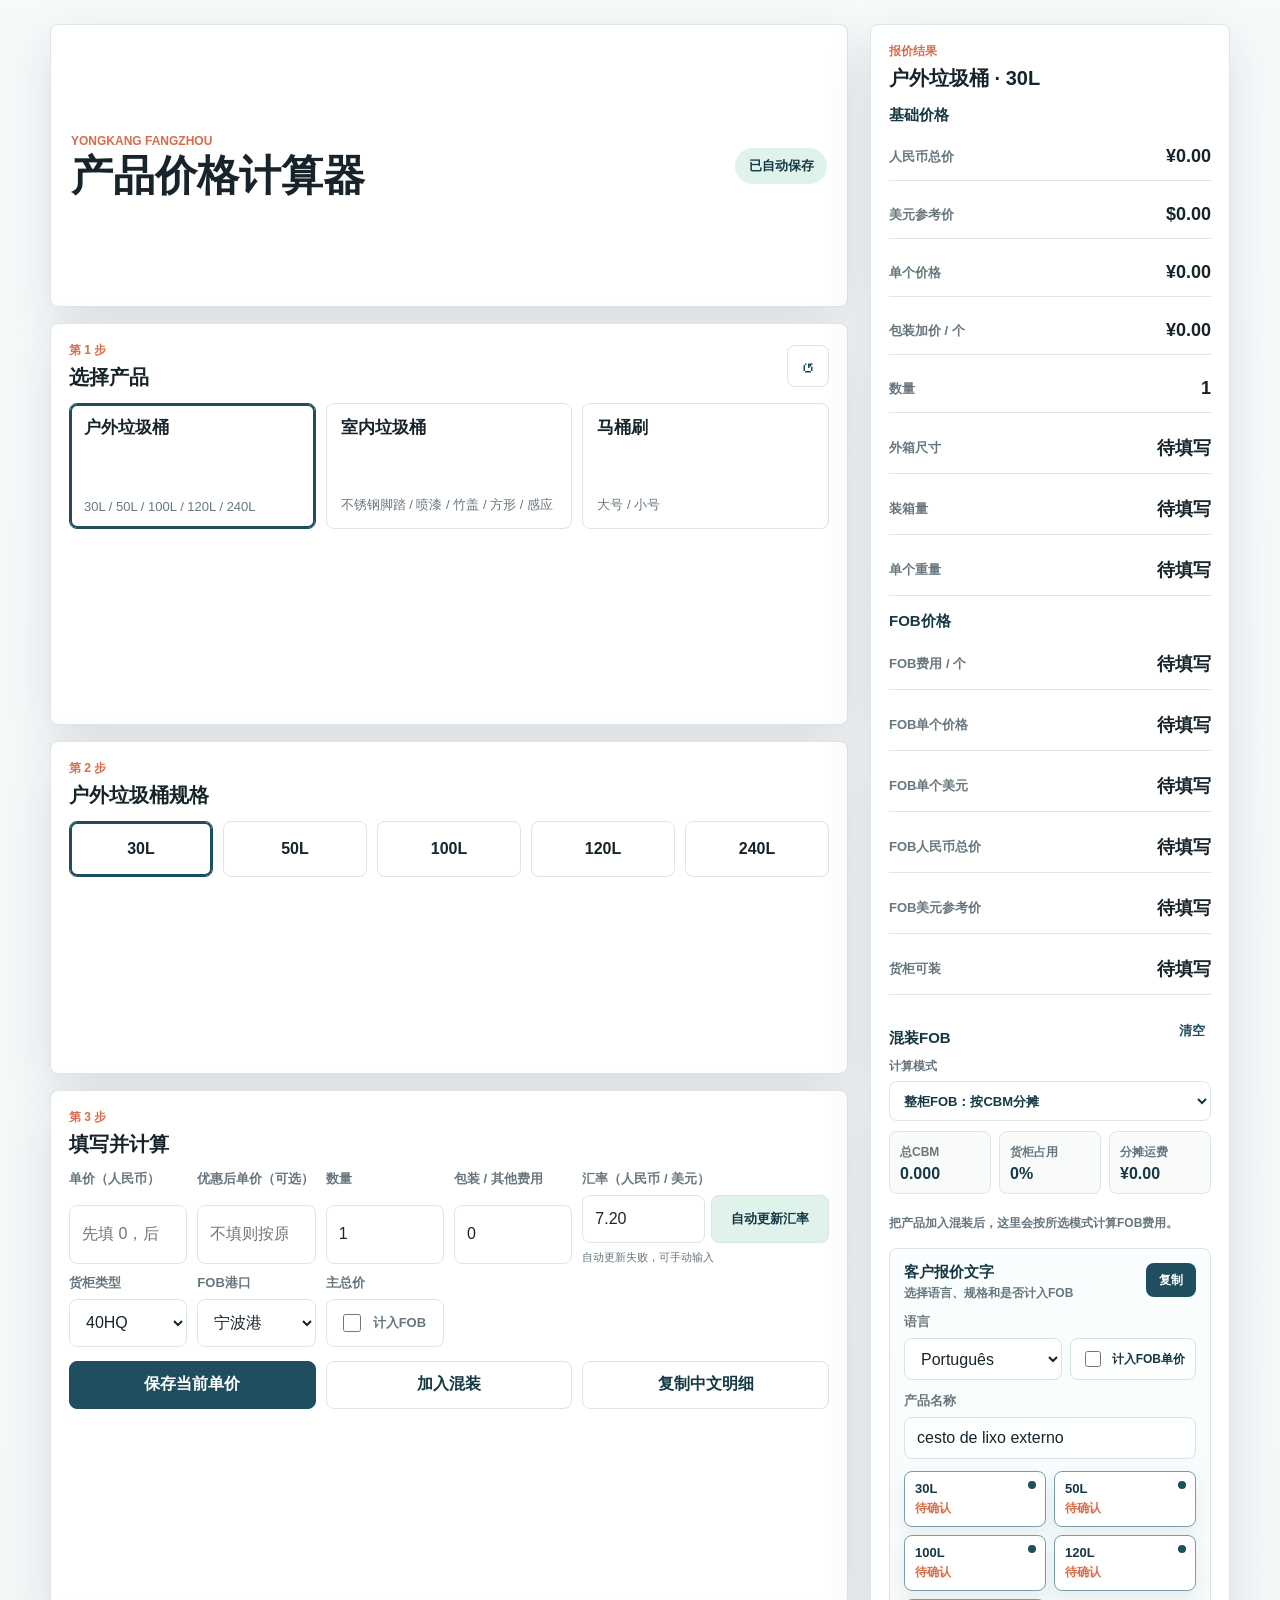
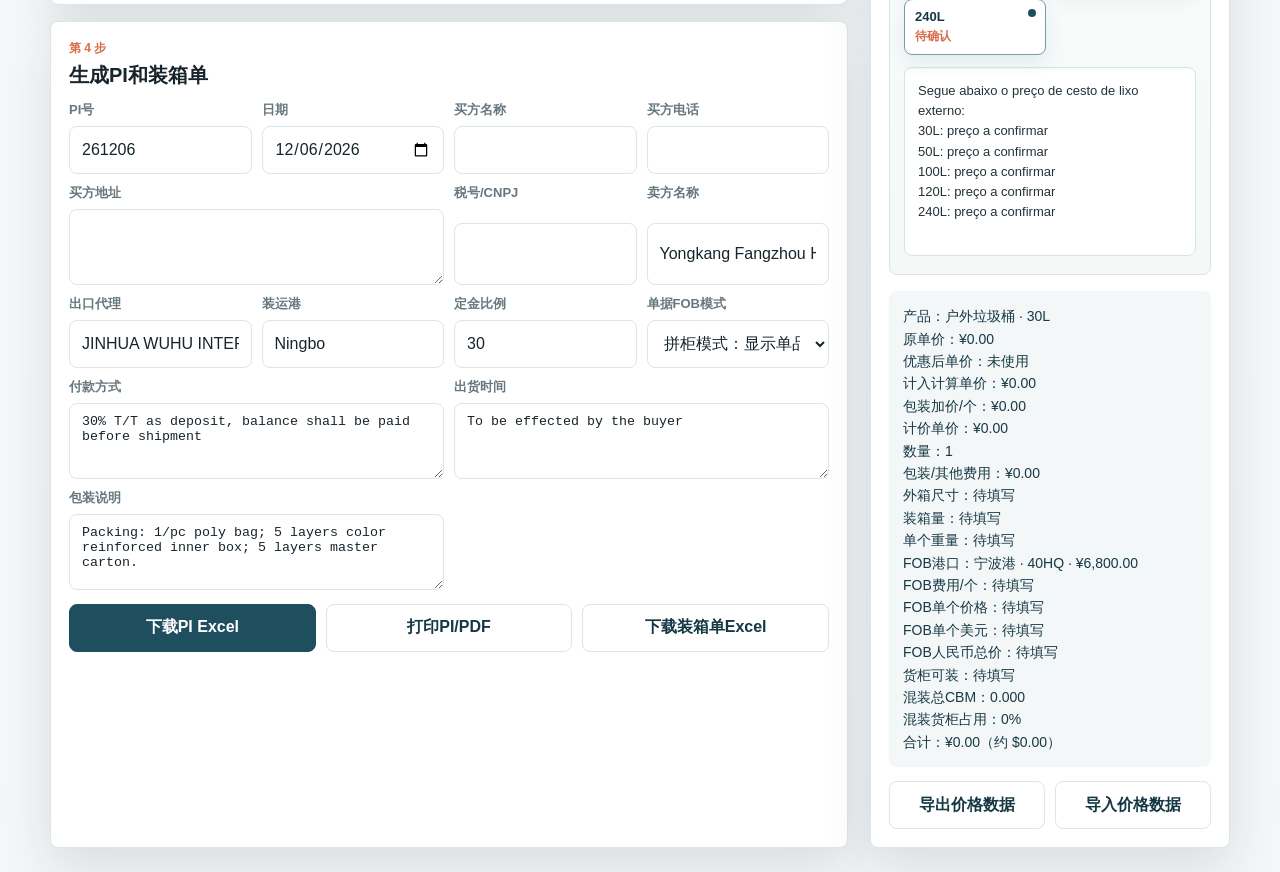
==== index.html @ f98f1b76 "Add files via upload" ====
<!doctype html>
<html lang="zh-CN">
  <head>
    <meta charset="utf-8">
    <meta name="viewport" content="width=device-width, initial-scale=1, viewport-fit=cover">
    <meta name="theme-color" content="#1f4e5f">
    <title>方舟产品价格计算器</title>
    <link rel="manifest" href="manifest.webmanifest">
    <link rel="stylesheet" href="styles.css?v=20260806-1">
  </head>
  <body>
    <main class="app-shell">
      <section class="workspace" aria-label="价格计算器">
        <header class="topbar">
          <div>
            <p class="eyebrow">Yongkang Fangzhou</p>
            <h1>产品价格计算器</h1>
          </div>
          <div class="status-pill" id="saveStatus">已自动保存</div>
        </header>

        <section class="panel product-panel" aria-label="选择产品">
          <div class="section-head">
            <div>
              <p class="eyebrow">第 1 步</p>
              <h2>选择产品</h2>
            </div>
            <button class="icon-button" id="resetPrices" type="button" title="恢复模板价格">↺</button>
          </div>
          <div class="product-grid" id="productGrid"></div>
        </section>

        <section class="panel option-panel" aria-label="选择规格">
          <div class="section-head">
            <div>
              <p class="eyebrow">第 2 步</p>
              <h2 id="optionTitle">选择规格</h2>
            </div>
          </div>
          <div class="option-grid" id="optionGrid"></div>
          <div class="modifier-wrap" id="modifierWrap" hidden></div>
        </section>

        <section class="panel calculator-panel" aria-label="填写价格">
          <div class="section-head">
            <div>
              <p class="eyebrow">第 3 步</p>
              <h2>填写并计算</h2>
            </div>
          </div>

          <form class="form-grid" id="calculatorForm">
            <label class="field">
              <span>单价（人民币）</span>
              <input id="unitPrice" inputmode="decimal" min="0" step="0.01" type="number" placeholder="先填 0，后面录入真实价格">
            </label>
            <label class="field">
              <span>优惠后单价（可选）</span>
              <input id="discountPrice" inputmode="decimal" min="0" step="0.01" type="number" placeholder="不填则按原单价">
            </label>
            <label class="field">
              <span>数量</span>
              <input id="quantity" inputmode="numeric" min="1" step="1" type="number" value="1">
            </label>
            <label class="field">
              <span>包装 / 其他费用</span>
              <input id="extraCost" inputmode="decimal" min="0" step="0.01" type="number" value="0">
            </label>
            <label class="field">
              <span>汇率（人民币 / 美元）</span>
              <div class="exchange-control">
                <input id="exchangeRate" inputmode="decimal" min="0.1" step="0.0001" type="number" value="7.20">
                <button id="refreshExchangeRate" type="button" title="自动获取美元人民币汇率">自动更新汇率</button>
              </div>
              <small id="exchangeRateStatus">手动汇率</small>
            </label>
            <label class="field">
              <span>货柜类型</span>
              <select id="containerType">
                <option value="20gp">20GP</option>
                <option value="40hq" selected>40HQ</option>
                <option value="40nor">40NOR</option>
              </select>
            </label>
            <label class="field">
              <span>FOB港口</span>
              <select id="freightPort">
                <option value="ningbo" selected>宁波港</option>
                <option value="suzhou">苏州港（40HQ ¥10000）</option>
                <option value="yiwu">义乌（40HQ ¥2000）</option>
              </select>
            </label>
            <label class="field check-field">
              <span>主总价</span>
              <label class="checkbox-row">
                <input id="includeFob" type="checkbox">
                <span>计入FOB</span>
              </label>
            </label>
          </form>

          <div class="actions">
            <button class="primary-button" id="savePrice" type="button">保存当前单价</button>
            <button class="secondary-button" id="addMixedItem" type="button">加入混装</button>
            <button class="secondary-button" id="copyQuote" type="button">复制中文明细</button>
          </div>
        </section>

        <section class="panel document-panel" aria-label="生成单据">
          <div class="section-head">
            <div>
              <p class="eyebrow">第 4 步</p>
              <h2>生成PI和装箱单</h2>
            </div>
          </div>

          <form class="form-grid document-grid" id="documentForm">
            <label class="field">
              <span>PI号</span>
              <input id="docPiNo" type="text">
            </label>
            <label class="field">
              <span>日期</span>
              <input id="docDate" type="date">
            </label>
            <label class="field">
              <span>买方名称</span>
              <input id="docBuyerName" type="text">
            </label>
            <label class="field">
              <span>买方电话</span>
              <input id="docBuyerContact" type="text">
            </label>
            <label class="field wide-field">
              <span>买方地址</span>
              <textarea id="docBuyerAddress" rows="2"></textarea>
            </label>
            <label class="field">
              <span>税号/CNPJ</span>
              <input id="docBuyerTaxId" type="text">
            </label>
            <label class="field">
              <span>卖方名称</span>
              <input id="docSellerName" type="text">
            </label>
            <label class="field">
              <span>出口代理</span>
              <input id="docExportAgent" type="text">
            </label>
            <label class="field">
              <span>装运港</span>
              <input id="docPort" type="text">
            </label>
            <label class="field">
              <span>定金比例</span>
              <input id="docDepositRate" inputmode="decimal" min="0" max="100" step="1" type="number">
            </label>
            <label class="field">
              <span>单据FOB模式</span>
              <select id="docFobMode">
                <option value="per-product">拼柜模式：显示单品FOB</option>
                <option value="mixed-share">整柜分摊：按CBM分摊</option>
              </select>
            </label>
            <label class="field wide-field">
              <span>付款方式</span>
              <textarea id="docPayment" rows="2"></textarea>
            </label>
            <label class="field wide-field">
              <span>出货时间</span>
              <textarea id="docShipment" rows="2"></textarea>
            </label>
            <label class="field wide-field">
              <span>包装说明</span>
              <textarea id="docPacking" rows="3"></textarea>
            </label>
          </form>

          <div class="actions document-actions">
            <button class="primary-button" id="downloadPi" type="button">下载PI Excel</button>
            <button class="secondary-button" id="printPi" type="button">打印PI/PDF</button>
            <button class="secondary-button" id="downloadPackingList" type="button">下载装箱单Excel</button>
          </div>
        </section>
      </section>

      <aside class="summary" aria-label="计算结果">
        <div class="summary-header">
          <p class="eyebrow">报价结果</p>
          <h2 id="selectedName">户外垃圾桶 · 30L</h2>
        </div>

        <h3 class="summary-section-title">基础价格</h3>
        <dl class="result-list">
          <div>
            <dt>人民币总价</dt>
            <dd id="totalCny">¥0.00</dd>
          </div>
          <div>
            <dt>美元参考价</dt>
            <dd id="totalUsd">$0.00</dd>
          </div>
          <div>
            <dt>单个价格</dt>
            <dd id="unitWithMargin">¥0.00</dd>
          </div>
          <div>
            <dt>包装加价 / 个</dt>
            <dd id="packagingCost">¥0.00</dd>
          </div>
          <div>
            <dt>数量</dt>
            <dd id="resultQty">1</dd>
          </div>
          <div>
            <dt>外箱尺寸</dt>
            <dd id="cartonSpec">待填写</dd>
          </div>
          <div>
            <dt>装箱量</dt>
            <dd id="cartonQty">待填写</dd>
          </div>
          <div>
            <dt>单个重量</dt>
            <dd id="unitWeight">待填写</dd>
          </div>
        </dl>

        <h3 class="summary-section-title">FOB价格</h3>
        <dl class="result-list fob-list">
          <div>
            <dt>FOB费用 / 个</dt>
            <dd id="fobCost">待填写</dd>
          </div>
          <div>
            <dt>FOB单个价格</dt>
            <dd id="fobUnitWithMargin">待填写</dd>
          </div>
          <div>
            <dt>FOB单个美元</dt>
            <dd id="fobUnitUsd">待填写</dd>
          </div>
          <div>
            <dt>FOB人民币总价</dt>
            <dd id="fobTotalCny">待填写</dd>
          </div>
          <div>
            <dt>FOB美元参考价</dt>
            <dd id="fobTotalUsd">待填写</dd>
          </div>
          <div>
            <dt>货柜可装</dt>
            <dd id="containerUnits">待填写</dd>
          </div>
        </dl>

        <section class="mixed-fob" aria-label="混装FOB">
          <div class="mixed-head">
            <h3 class="summary-section-title">混装FOB</h3>
            <button class="text-button" id="clearMixedItems" type="button">清空</button>
          </div>
          <label class="mixed-mode">
            <span>计算模式</span>
            <select id="mixedFobMode">
              <option value="mixed-share" selected>整柜FOB：按CBM分摊</option>
              <option value="per-product">拼柜FOB：显示单品FOB</option>
            </select>
          </label>
          <div class="mixed-stats">
            <div>
              <span>总CBM</span>
              <strong id="mixedTotalCbm">0.000</strong>
            </div>
            <div>
              <span>货柜占用</span>
              <strong id="mixedContainerUsage">0%</strong>
            </div>
            <div>
              <span id="mixedFreightLabel">分摊运费</span>
              <strong id="mixedFreightTotal">¥0.00</strong>
            </div>
          </div>
          <div class="mixed-list" id="mixedList"></div>
          <p class="mixed-empty" id="mixedEmpty">把产品加入混装后，这里会按所选模式计算FOB费用。</p>
        </section>

        <section class="price-text-panel" aria-label="价格文字">
          <div class="price-text-head">
            <div>
              <h3 class="summary-section-title">客户报价文字</h3>
              <p>选择语言、规格和是否计入FOB</p>
            </div>
            <button class="copy-price-button" id="copyPriceText" type="button">复制</button>
          </div>
          <div class="price-text-tools">
            <label class="field">
              <span>语言</span>
              <select id="priceTextLanguage">
                <option value="pt" selected>Português</option>
                <option value="en">English</option>
                <option value="es">Español</option>
                <option value="zh">中文</option>
              </select>
            </label>
            <label class="price-text-toggle">
              <input id="priceTextIncludeFob" type="checkbox">
              <span>计入FOB单价</span>
            </label>
          </div>
          <label class="field price-text-name">
            <span>产品名称</span>
            <input id="priceTextProductName" type="text">
          </label>
          <div class="price-text-options" id="priceTextOptions"></div>
          <textarea class="price-text-output" id="priceTextOutput" readonly rows="8"></textarea>
        </section>

        <div class="quote-box" id="quoteText"></div>

        <div class="data-tools">
          <button class="secondary-button" id="exportData" type="button">导出价格数据</button>
          <label class="secondary-button file-button">
            导入价格数据
            <input id="importData" accept="application/json" type="file">
          </label>
        </div>
      </aside>
    </main>

    <script src="app.js?v=20260806-1"></script>
  </body>
</html>
---- styles.css ----
:root {
  color-scheme: light;
  --bg: #f4f7f8;
  --panel: #ffffff;
  --ink: #17242b;
  --muted: #68777f;
  --line: #dce5e8;
  --brand: #1f4e5f;
  --brand-strong: #153844;
  --accent: #d96d4b;
  --mint: #dff3ec;
  --gold: #f4c95d;
  --shadow: 0 18px 50px rgba(23, 36, 43, 0.12);
  font-family: -apple-system, BlinkMacSystemFont, "Segoe UI", sans-serif;
}

* {
  box-sizing: border-box;
}

body {
  margin: 0;
  min-height: 100vh;
  background: linear-gradient(180deg, #f7fafb 0%, var(--bg) 100%);
  color: var(--ink);
}

button,
input,
select {
  font: inherit;
}

button {
  cursor: pointer;
}

.app-shell {
  display: grid;
  grid-template-columns: minmax(0, 1fr) 360px;
  gap: 22px;
  width: min(1180px, calc(100% - 32px));
  margin: 0 auto;
  padding: 24px 0;
}

.workspace {
  display: grid;
  gap: 16px;
}

.topbar,
.panel,
.summary {
  background: var(--panel);
  border: 1px solid var(--line);
  border-radius: 8px;
  box-shadow: var(--shadow);
}

.topbar {
  display: flex;
  align-items: center;
  justify-content: space-between;
  gap: 16px;
  min-height: 98px;
  padding: 20px;
}

.eyebrow {
  margin: 0 0 6px;
  color: var(--accent);
  font-size: 12px;
  font-weight: 800;
  letter-spacing: 0;
  text-transform: uppercase;
}

h1,
h2 {
  margin: 0;
  letter-spacing: 0;
}

h1 {
  font-size: clamp(28px, 4vw, 42px);
  line-height: 1.05;
}

h2 {
  font-size: 20px;
  line-height: 1.2;
}

.status-pill {
  flex: 0 0 auto;
  min-width: 92px;
  padding: 9px 12px;
  border-radius: 999px;
  background: var(--mint);
  color: var(--brand-strong);
  font-size: 13px;
  font-weight: 800;
  text-align: center;
}

.panel {
  padding: 18px;
}

.section-head {
  display: flex;
  align-items: center;
  justify-content: space-between;
  gap: 16px;
  margin-bottom: 14px;
}

.icon-button {
  display: grid;
  place-items: center;
  width: 42px;
  height: 42px;
  border: 1px solid var(--line);
  border-radius: 8px;
  background: #fff;
  color: var(--brand);
  font-size: 24px;
  line-height: 1;
}

.product-grid,
.option-grid,
.modifier-grid {
  display: grid;
  gap: 10px;
}

.product-grid {
  grid-template-columns: repeat(3, minmax(0, 1fr));
}

.option-grid {
  grid-template-columns: repeat(5, minmax(0, 1fr));
}

.modifier-wrap {
  margin-top: 14px;
  padding-top: 14px;
  border-top: 1px solid var(--line);
}

.modifier-group + .modifier-group {
  margin-top: 14px;
}

.modifier-title {
  margin: 0 0 10px;
  color: var(--muted);
  font-size: 13px;
  font-weight: 800;
}

.modifier-grid {
  grid-template-columns: repeat(2, minmax(0, 160px));
}

.choice-card,
.option-button,
.modifier-button {
  border: 1px solid var(--line);
  border-radius: 8px;
  background: #fff;
  color: var(--ink);
  transition: transform 150ms ease, border-color 150ms ease, box-shadow 150ms ease;
}

.choice-card {
  display: grid;
  min-height: 126px;
  padding: 14px;
  text-align: left;
}

.choice-card strong {
  font-size: 17px;
  line-height: 1.2;
}

.choice-card span {
  align-self: end;
  color: var(--muted);
  font-size: 13px;
}

.choice-card[data-active="true"],
.option-button[data-active="true"],
.modifier-button[data-active="true"] {
  border-color: var(--brand);
  box-shadow: inset 0 0 0 2px var(--brand);
}

.choice-card:hover,
.option-button:hover,
.modifier-button:hover,
.icon-button:hover,
.exchange-control button:hover,
.primary-button:hover,
.secondary-button:hover {
  transform: translateY(-1px);
}

.option-button,
.modifier-button {
  min-height: 56px;
  padding: 10px;
  font-weight: 800;
}

.form-grid {
  display: grid;
  grid-template-columns: repeat(6, minmax(0, 1fr));
  gap: 10px;
}

.field {
  display: grid;
  gap: 7px;
}

.field span {
  color: var(--muted);
  font-size: 13px;
  font-weight: 700;
}

.field input,
.field select,
.field textarea {
  width: 100%;
  min-height: 48px;
  border: 1px solid var(--line);
  border-radius: 8px;
  padding: 10px 12px;
  color: var(--ink);
  background: #fff;
  outline: none;
}

.field textarea {
  min-height: 76px;
  resize: vertical;
}

.wide-field {
  grid-column: span 2;
}

.document-grid {
  grid-template-columns: repeat(4, minmax(0, 1fr));
}

.document-actions {
  grid-template-columns: repeat(3, minmax(0, 1fr));
}

.exchange-control {
  display: grid;
  grid-template-columns: minmax(0, 1fr) 118px;
  gap: 6px;
}

.exchange-control button {
  min-height: 48px;
  border: 1px solid var(--line);
  border-radius: 8px;
  background: var(--mint);
  color: var(--brand-strong);
  font-size: 13px;
  font-weight: 900;
  transition: transform 150ms ease;
}

.field:nth-child(5) {
  grid-column: span 2;
}

.field small {
  color: var(--muted);
  font-size: 11px;
  line-height: 1.3;
}

.field input:focus,
.field select:focus,
.field textarea:focus {
  border-color: var(--brand);
  box-shadow: 0 0 0 3px rgba(31, 78, 95, 0.16);
}

.check-field {
  align-content: end;
}

.checkbox-row {
  display: flex;
  align-items: center;
  gap: 9px;
  min-height: 48px;
  border: 1px solid var(--line);
  border-radius: 8px;
  padding: 10px 12px;
  background: #fff;
  color: var(--brand-strong);
  font-weight: 850;
}

.checkbox-row input {
  width: 18px;
  min-height: 18px;
  accent-color: var(--brand);
}

.actions,
.data-tools {
  display: grid;
  gap: 10px;
  margin-top: 14px;
}

.actions {
  grid-template-columns: repeat(3, minmax(0, 1fr));
}

.data-tools {
  grid-template-columns: 1fr 1fr;
}

.primary-button,
.secondary-button {
  min-height: 48px;
  border-radius: 8px;
  padding: 11px 14px;
  font-weight: 850;
  text-align: center;
  transition: transform 150ms ease, background 150ms ease;
}

.primary-button {
  border: 1px solid var(--brand);
  background: var(--brand);
  color: #fff;
}

.secondary-button {
  border: 1px solid var(--line);
  background: #fff;
  color: var(--brand-strong);
}

.text-button {
  border: 0;
  background: transparent;
  color: var(--brand);
  font-size: 13px;
  font-weight: 900;
}

.summary {
  position: sticky;
  top: 24px;
  align-self: start;
  overflow: hidden;
}

.summary-header,
.result-list,
.summary-section-title,
.mixed-fob,
.price-text-panel,
.quote-box,
.data-tools {
  margin-left: 18px;
  margin-right: 18px;
}

.summary-header {
  margin-top: 18px;
}

.summary-section-title {
  margin-top: 16px;
  margin-bottom: 0;
  color: var(--brand-strong);
  font-size: 15px;
  font-weight: 900;
}

.result-list {
  display: grid;
  gap: 10px;
  margin-top: 8px;
  margin-bottom: 0;
}

.result-list div {
  display: flex;
  align-items: center;
  justify-content: space-between;
  gap: 12px;
  padding: 13px 0;
  border-bottom: 1px solid var(--line);
}

.result-list dt {
  color: var(--muted);
  font-size: 13px;
  font-weight: 700;
}

.result-list dd {
  margin: 0;
  max-width: 58%;
  font-size: 18px;
  font-weight: 900;
  overflow-wrap: anywhere;
  text-align: right;
}

.mixed-fob {
  margin-top: 16px;
  padding-top: 2px;
}

.mixed-head {
  display: flex;
  align-items: center;
  justify-content: space-between;
  gap: 12px;
}

.mixed-head .summary-section-title {
  margin-left: 0;
  margin-right: 0;
}

.mixed-mode {
  display: grid;
  gap: 6px;
  margin-top: 10px;
}

.mixed-mode span {
  color: var(--muted);
  font-size: 12px;
  font-weight: 800;
}

.mixed-mode select {
  width: 100%;
  min-height: 40px;
  border: 1px solid var(--line);
  border-radius: 8px;
  padding: 8px 10px;
  background: #fff;
  color: var(--brand-strong);
  font: inherit;
  font-size: 13px;
  font-weight: 800;
}

.mixed-stats {
  display: grid;
  grid-template-columns: repeat(3, minmax(0, 1fr));
  gap: 8px;
  margin-top: 10px;
}

.mixed-stats div {
  min-width: 0;
  border: 1px solid var(--line);
  border-radius: 8px;
  padding: 10px;
  background: #f9fbfb;
}

.mixed-stats span,
.mixed-item-main span,
.mixed-quantity span,
.mixed-line-stats dt,
.mixed-empty {
  color: var(--muted);
  font-size: 12px;
  font-weight: 700;
}

.mixed-stats strong {
  display: block;
  margin-top: 4px;
  color: var(--brand-strong);
  font-size: 16px;
  overflow-wrap: anywhere;
}

#mixedContainerUsage[data-warning="true"] {
  color: #b84228;
}

.mixed-list {
  display: grid;
  gap: 10px;
  margin-top: 10px;
}

.mixed-item {
  display: grid;
  gap: 10px;
  border: 1px solid var(--line);
  border-radius: 8px;
  padding: 12px;
  background: #fff;
}

.mixed-item-main {
  display: grid;
  gap: 5px;
}

.mixed-item-main strong {
  font-size: 14px;
  line-height: 1.35;
}

.mixed-quantity {
  display: grid;
  grid-template-columns: 44px 1fr;
  align-items: center;
  gap: 8px;
}

.mixed-quantity input {
  width: 100%;
  min-height: 38px;
  border: 1px solid var(--line);
  border-radius: 8px;
  padding: 8px 10px;
}

.mixed-nested {
  display: flex;
  align-items: center;
  gap: 8px;
  min-height: 38px;
  border: 1px solid var(--line);
  border-radius: 8px;
  padding: 8px 10px;
  background: #f9fbfb;
}

.mixed-nested input {
  width: 16px;
  height: 16px;
  accent-color: var(--brand);
}

.mixed-nested span {
  color: var(--brand-strong);
  font-size: 12px;
  font-weight: 850;
}

.mixed-image {
  position: relative;
  display: grid;
  grid-template-columns: 48px 1fr;
  align-items: center;
  gap: 9px;
  min-height: 54px;
  border: 1px dashed var(--line);
  border-radius: 8px;
  padding: 7px;
  background: #f9fbfb;
  cursor: pointer;
}

.mixed-image img,
.mixed-image-placeholder {
  width: 48px;
  height: 40px;
  border-radius: 6px;
  object-fit: cover;
  background: #edf3f4;
}

.mixed-image-placeholder {
  display: grid;
  place-items: center;
  color: var(--muted);
  font-size: 11px;
  font-weight: 800;
}

.mixed-image span {
  color: var(--brand-strong);
  font-size: 12px;
  font-weight: 850;
}

.mixed-image input {
  position: absolute;
  inset: 0;
  opacity: 0;
  cursor: pointer;
}

.mixed-line-stats {
  display: grid;
  grid-template-columns: repeat(3, minmax(0, 1fr));
  gap: 8px;
  margin: 0;
}

.mixed-line-stats div {
  min-width: 0;
}

.mixed-line-stats dd {
  margin: 3px 0 0;
  color: var(--ink);
  font-size: 13px;
  font-weight: 900;
  overflow-wrap: anywhere;
}

.mixed-empty {
  margin: 10px 0 0;
  line-height: 1.5;
}

.price-text-panel {
  margin-top: 16px;
  border: 1px solid #d8e5e5;
  border-radius: 8px;
  padding: 14px;
  background: linear-gradient(180deg, #fbfefe 0%, #f4f8f7 100%);
}

.price-text-head {
  display: flex;
  align-items: flex-start;
  justify-content: space-between;
  gap: 12px;
}

.price-text-head .summary-section-title {
  margin-left: 0;
  margin-right: 0;
  margin-top: 0;
  margin-bottom: 3px;
}

.price-text-head p {
  margin: 0;
  color: var(--muted);
  font-size: 12px;
  font-weight: 700;
  line-height: 1.35;
}

.copy-price-button {
  flex: 0 0 auto;
  min-height: 34px;
  border: 1px solid rgba(31, 78, 95, 0.18);
  border-radius: 8px;
  padding: 7px 12px;
  background: var(--brand);
  color: #fff;
  font-size: 12px;
  font-weight: 900;
  transition: transform 150ms ease, background 150ms ease;
}

.copy-price-button:hover {
  transform: translateY(-1px);
  background: var(--brand-strong);
}

.price-text-name {
  margin-top: 12px;
}

.price-text-tools {
  display: grid;
  grid-template-columns: minmax(0, 1fr) minmax(118px, auto);
  gap: 8px;
  margin-top: 12px;
}

.price-text-name input {
  min-height: 42px;
  border-color: #d7e4e5;
  background: rgba(255, 255, 255, 0.92);
}

.price-text-tools select {
  min-height: 42px;
  border-color: #d7e4e5;
  background: rgba(255, 255, 255, 0.92);
}

.price-text-toggle {
  align-self: end;
  display: flex;
  align-items: center;
  gap: 8px;
  min-height: 42px;
  border: 1px solid #d7e4e5;
  border-radius: 8px;
  padding: 9px 10px;
  background: rgba(255, 255, 255, 0.86);
  color: var(--brand-strong);
  font-size: 12px;
  font-weight: 900;
}

.price-text-toggle input {
  width: 16px;
  min-height: 16px;
  accent-color: var(--brand);
}

.price-text-options {
  display: grid;
  grid-template-columns: repeat(2, minmax(0, 1fr));
  gap: 8px;
  margin-top: 12px;
}

.price-text-choice {
  position: relative;
  display: grid;
  grid-template-columns: 1fr;
  align-items: center;
  gap: 4px;
  min-height: 54px;
  border: 1px solid #d7e4e5;
  border-radius: 8px;
  padding: 9px 10px;
  background: rgba(255, 255, 255, 0.86);
  cursor: pointer;
  transition: border-color 150ms ease, box-shadow 150ms ease, background 150ms ease;
}

.price-text-choice[data-active="true"] {
  border-color: #799ca5;
  background: #fff;
  box-shadow: 0 8px 18px rgba(31, 78, 95, 0.08);
}

.price-text-choice[data-active="true"]::after {
  content: "";
  position: absolute;
  top: 9px;
  right: 9px;
  width: 8px;
  height: 8px;
  border-radius: 999px;
  background: var(--brand);
}

.price-text-choice input {
  position: absolute;
  width: 1px;
  min-height: 1px;
  opacity: 0;
  pointer-events: none;
}

.price-text-choice span {
  color: var(--brand-strong);
  font-size: 13px;
  font-weight: 900;
  overflow-wrap: anywhere;
}

.price-text-choice strong {
  color: var(--accent);
  font-size: 12px;
  font-weight: 900;
}

.price-text-output {
  width: 100%;
  min-height: 150px;
  margin-top: 12px;
  padding: 13px;
  border: 1px solid #d7e4e5;
  border-radius: 8px;
  background: #fff;
  color: #223239;
  font: inherit;
  font-size: 13px;
  line-height: 1.55;
  resize: none;
  white-space: pre-line;
  outline: none;
  box-shadow: inset 0 1px 0 rgba(23, 36, 43, 0.03);
}

.quote-box {
  min-height: 118px;
  margin-top: 16px;
  padding: 14px;
  border-radius: 8px;
  background: #f4f7f8;
  color: var(--brand-strong);
  font-size: 14px;
  line-height: 1.6;
  white-space: pre-line;
}

.data-tools {
  padding-bottom: 18px;
}

.file-button {
  position: relative;
  display: grid;
  place-items: center;
}

.file-button input {
  position: absolute;
  inset: 0;
  opacity: 0;
  cursor: pointer;
}

@media (max-width: 960px) {
  .app-shell {
    grid-template-columns: 1fr;
  }

  .summary {
    position: static;
  }

  .form-grid {
    grid-template-columns: repeat(2, minmax(0, 1fr));
  }

  .field:nth-child(5) {
    grid-column: span 1;
  }

  .wide-field {
    grid-column: span 2;
  }

  .document-grid {
    grid-template-columns: repeat(2, minmax(0, 1fr));
  }

  .exchange-control {
    grid-template-columns: 1fr;
  }

  .exchange-control button {
    min-height: 42px;
  }
}

@media (max-width: 700px) {
  .app-shell {
    width: min(100% - 14px, 540px);
    padding: 7px 0 14px;
    gap: 8px;
  }

  .topbar {
    align-items: center;
    flex-direction: row;
    min-height: auto;
    padding: 11px 12px;
  }

  h1 {
    font-size: 24px;
  }

  h2 {
    font-size: 17px;
  }

  .eyebrow {
    margin-bottom: 3px;
    font-size: 11px;
  }

  .status-pill {
    min-width: 76px;
    padding: 7px 9px;
    font-size: 12px;
  }

  .panel {
    padding: 10px;
  }

  .section-head {
    margin-bottom: 9px;
  }

  .product-grid,
  .modifier-grid,
  .actions,
  .document-grid,
  .document-actions,
  .data-tools {
    grid-template-columns: 1fr;
  }

  .wide-field {
    grid-column: span 1;
  }

  .option-grid,
  .form-grid {
    grid-template-columns: repeat(2, minmax(0, 1fr));
  }

  .product-grid,
  .option-grid,
  .modifier-grid {
    gap: 7px;
  }

  .choice-card {
    min-height: 66px;
    padding: 10px;
  }

  .choice-card strong {
    font-size: 15px;
  }

  .choice-card span {
    font-size: 12px;
  }

  .option-button,
  .modifier-button {
    min-height: 44px;
    padding: 8px;
    font-size: 14px;
  }

  .modifier-wrap {
    margin-top: 10px;
    padding-top: 10px;
  }

  .modifier-group + .modifier-group {
    margin-top: 10px;
  }

  .modifier-title {
    margin-bottom: 7px;
    font-size: 12px;
  }

  .form-grid {
    gap: 8px;
  }

  .field {
    gap: 5px;
  }

  .field span {
    font-size: 12px;
  }

  .field input,
  .field select,
  .exchange-control button,
  .checkbox-row {
    min-height: 42px;
    padding: 8px 10px;
    font-size: 14px;
  }

  .exchange-control {
    grid-template-columns: 1fr;
  }

  .actions {
    gap: 8px;
    margin-top: 10px;
  }

  .primary-button,
  .secondary-button {
    min-height: 42px;
    padding: 9px 12px;
  }

  .summary-header,
  .result-list,
  .summary-section-title,
  .mixed-fob,
  .price-text-panel,
  .quote-box,
  .data-tools {
    margin-left: 12px;
    margin-right: 12px;
  }

  .summary-header {
    margin-top: 12px;
  }

  .summary-section-title {
    margin-top: 10px;
    font-size: 14px;
  }

  .result-list {
    gap: 0;
    margin-top: 5px;
  }

  .result-list div {
    padding: 8px 0;
  }

  .result-list dt {
    font-size: 12px;
  }

  .result-list dd {
    font-size: 15px;
    max-width: 62%;
  }

  .mixed-stats,
  .mixed-line-stats {
    gap: 6px;
  }

  .price-text-tools {
    grid-template-columns: 1fr;
  }

  .mixed-stats div,
  .mixed-item {
    padding: 9px;
  }

  .mixed-stats strong,
  .mixed-line-stats dd {
    font-size: 12px;
  }

  .quote-box {
    display: none;
  }

  .data-tools {
    padding-bottom: 12px;
  }
}
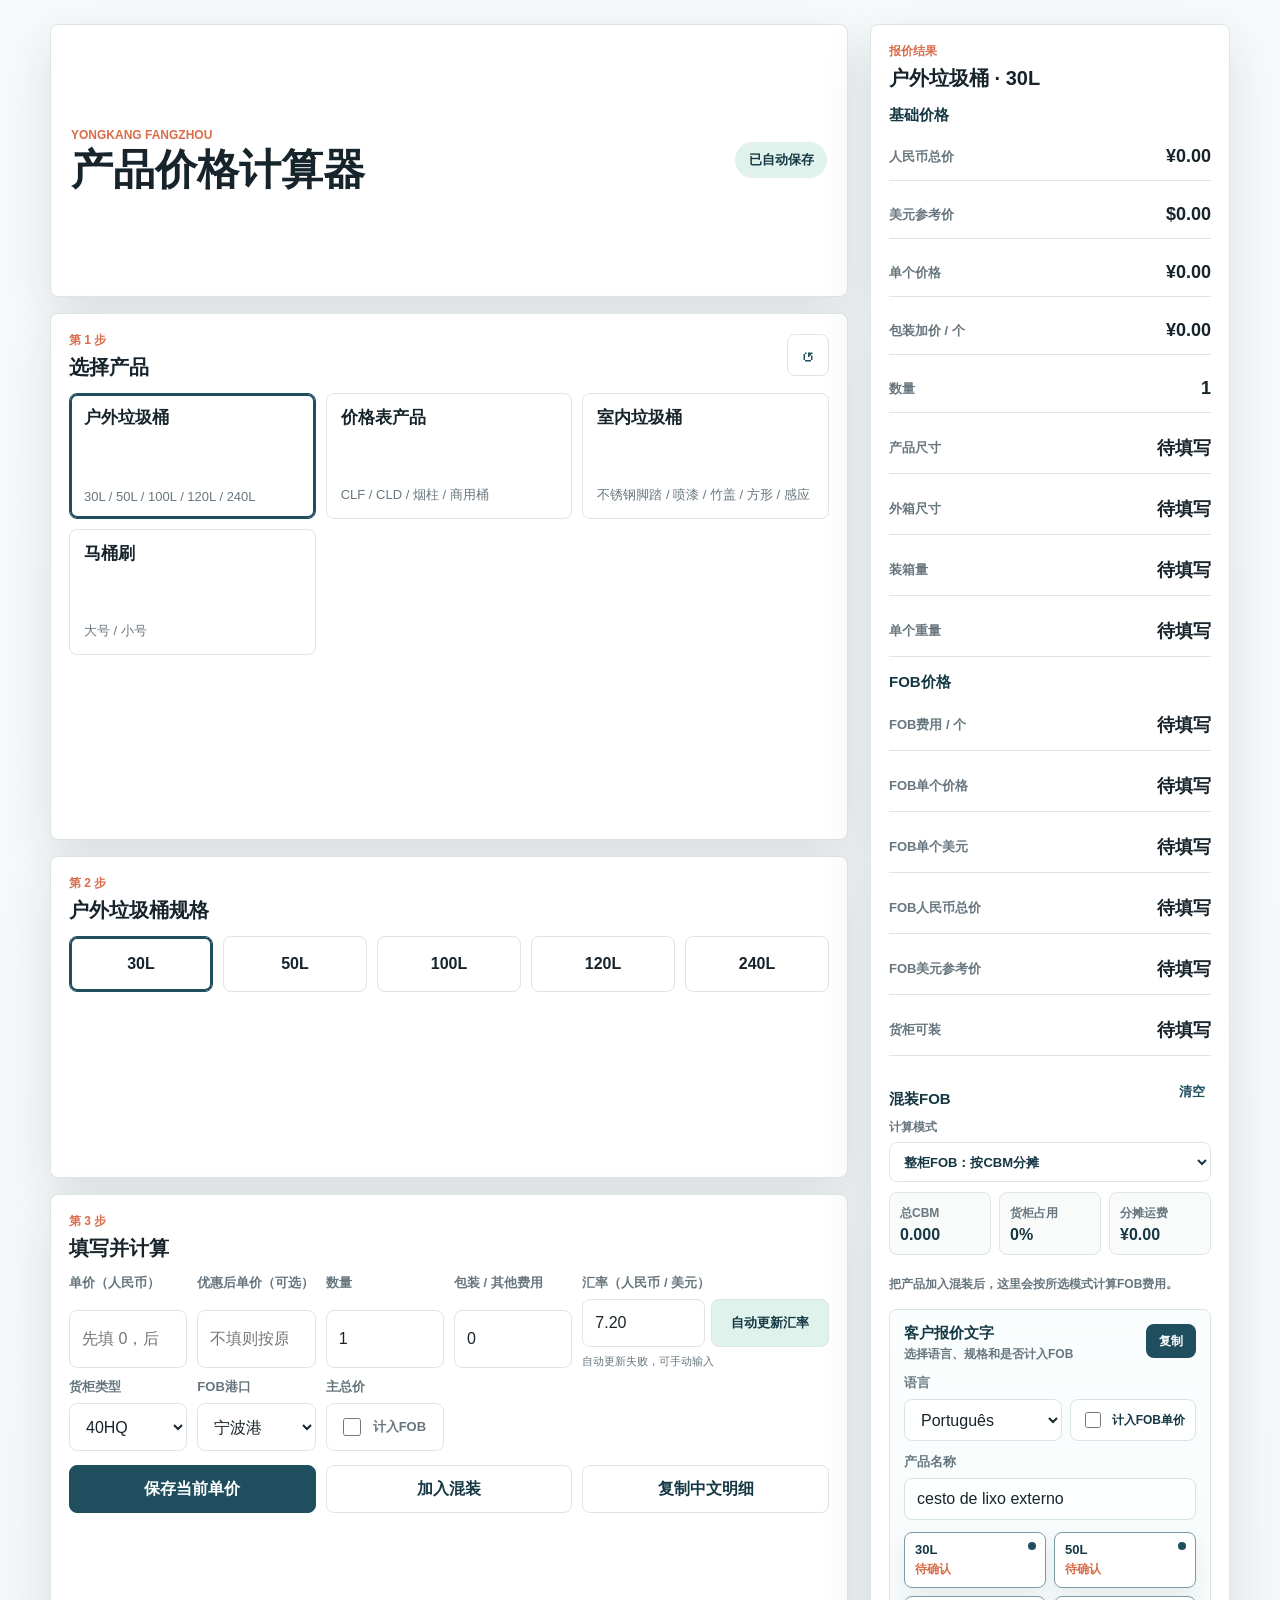
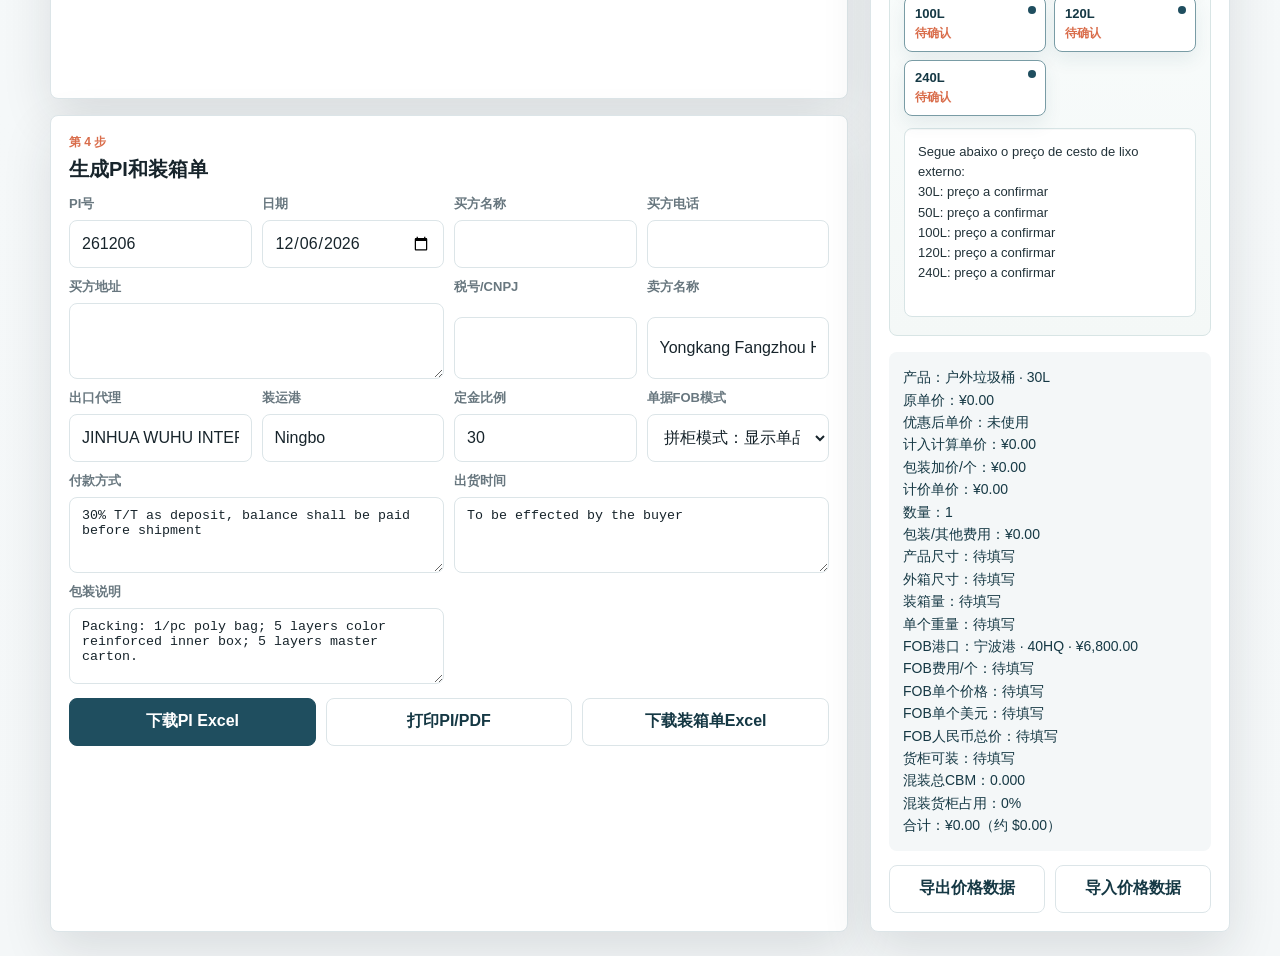
==== commit 78a33433: "Add files via upload" ====
--- a/index.html
+++ b/index.html
@@ -6,7 +6,7 @@
     <meta name="theme-color" content="#1f4e5f">
     <title>方舟产品价格计算器</title>
     <link rel="manifest" href="manifest.webmanifest">
-    <link rel="stylesheet" href="styles.css?v=20260806-1">
+    <link rel="stylesheet" href="styles.css?v=20260908-1">
   </head>
   <body>
     <main class="app-shell">
@@ -211,6 +211,10 @@
           <div>
             <dt>数量</dt>
             <dd id="resultQty">1</dd>
+          </div>
+          <div>
+            <dt>产品尺寸</dt>
+            <dd id="productSize">待填写</dd>
           </div>
           <div>
             <dt>外箱尺寸</dt>
@@ -327,6 +331,6 @@
       </aside>
     </main>
 
-    <script src="app.js?v=20260806-1"></script>
+    <script src="app.js?v=20260908-1"></script>
   </body>
 </html>
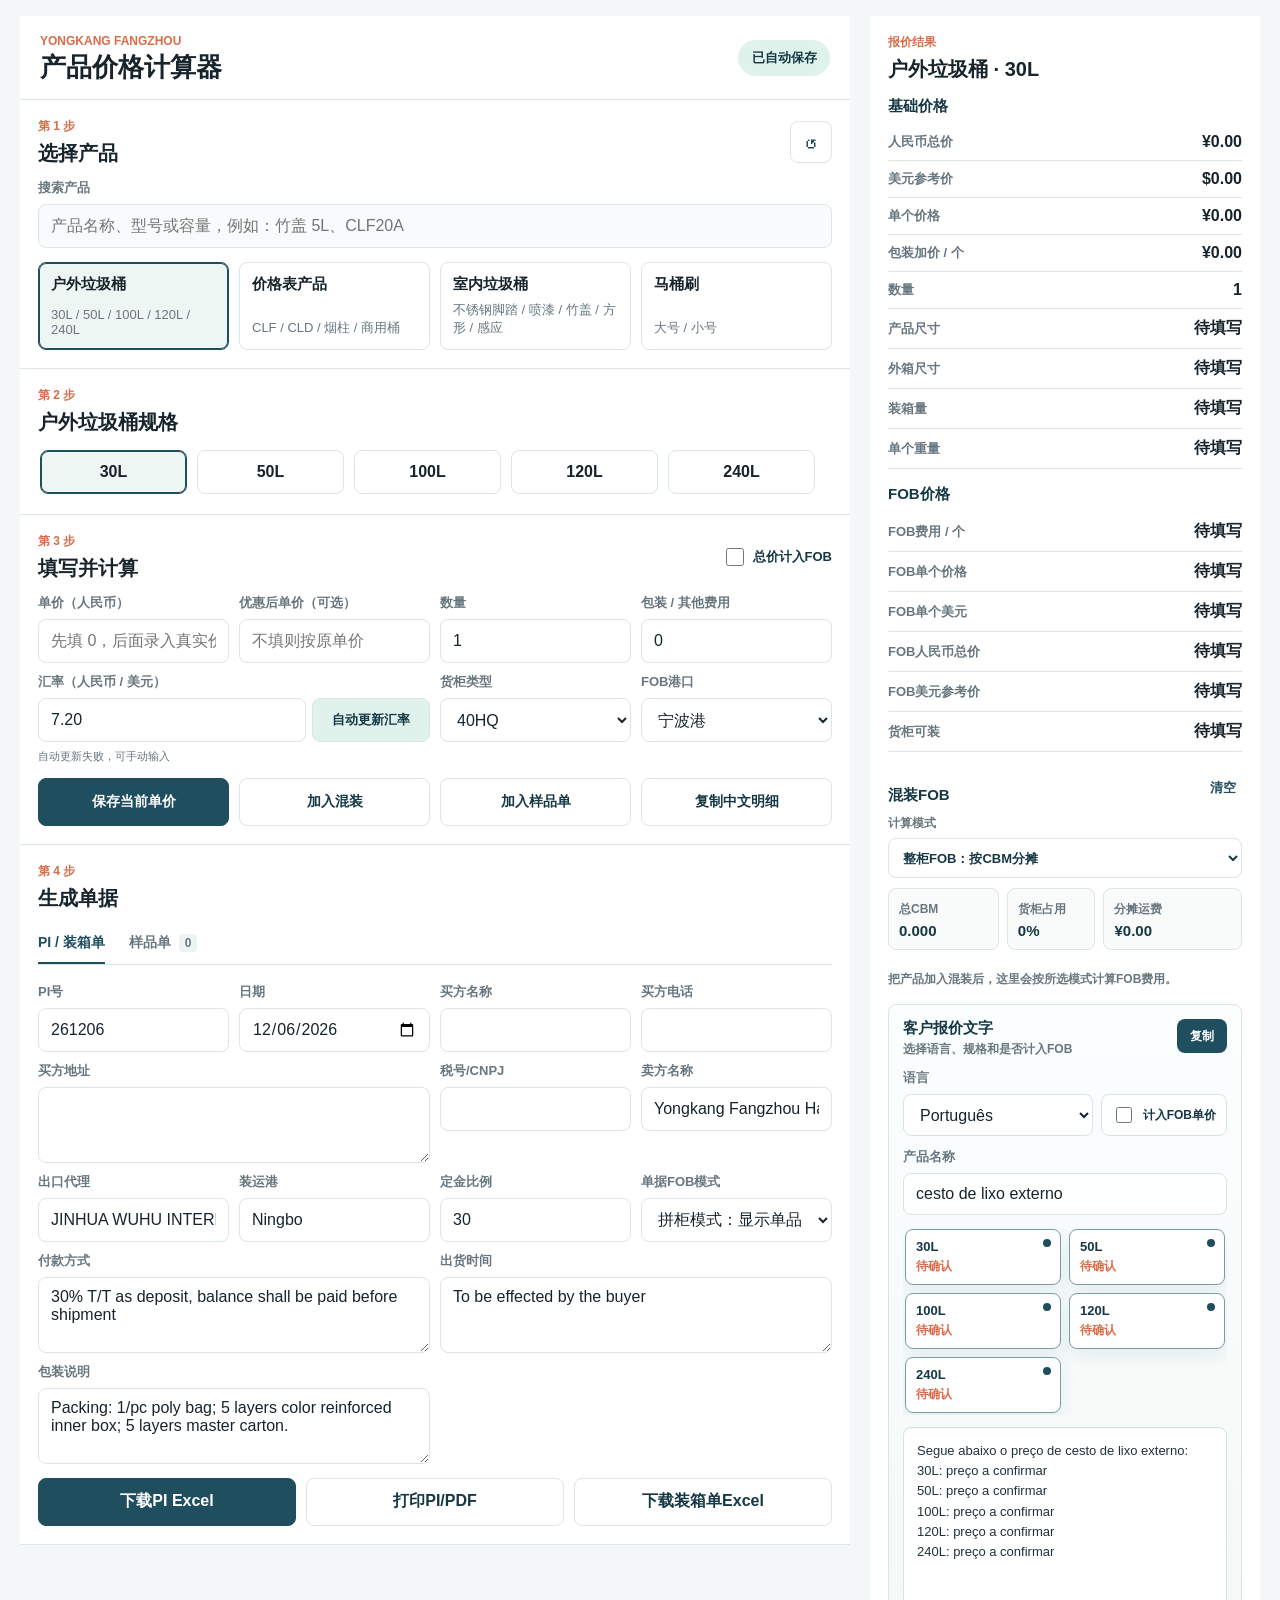
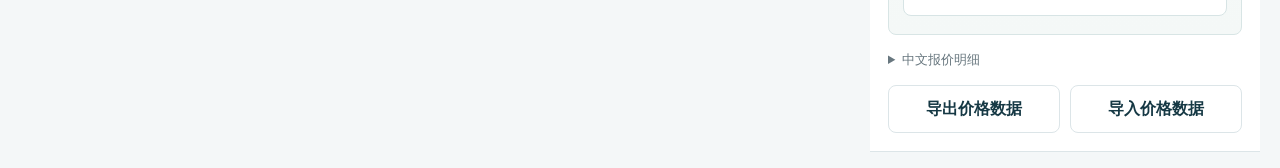
==== commit 290a938d: "Add files via upload" ====
--- a/index.html
+++ b/index.html
@@ -6,7 +6,7 @@
     <meta name="theme-color" content="#1f4e5f">
     <title>方舟产品价格计算器</title>
     <link rel="manifest" href="manifest.webmanifest">
-    <link rel="stylesheet" href="styles.css?v=20260908-1">
+    <link rel="stylesheet" href="styles.css?v=20260912-1">
   </head>
   <body>
     <main class="app-shell">
@@ -27,6 +27,17 @@
             </div>
             <button class="icon-button" id="resetPrices" type="button" title="恢复模板价格">↺</button>
           </div>
+          <div class="search-toolbar">
+            <label class="field search-field">
+              <span>搜索产品</span>
+              <input id="productSearch" type="search" placeholder="产品名称、型号或容量，例如：竹盖 5L、CLF20A" autocomplete="off" aria-controls="productSearchResults">
+            </label>
+          </div>
+          <div id="productSearchResults" class="search-results" hidden>
+            <p id="searchResultCount" class="search-count" role="status"></p>
+            <div id="searchResultList" class="search-result-list"></div>
+            <button id="showMoreSearch" class="secondary-button" type="button" hidden>显示更多</button>
+          </div>
           <div class="product-grid" id="productGrid"></div>
         </section>
 
@@ -47,6 +58,10 @@
               <p class="eyebrow">第 3 步</p>
               <h2>填写并计算</h2>
             </div>
+            <label class="checkbox-row total-fob-toggle">
+              <input id="includeFob" type="checkbox">
+              <span>总价计入FOB</span>
+            </label>
           </div>
 
           <form class="form-grid" id="calculatorForm">
@@ -66,7 +81,7 @@
               <span>包装 / 其他费用</span>
               <input id="extraCost" inputmode="decimal" min="0" step="0.01" type="number" value="0">
             </label>
-            <label class="field">
+            <label class="field exchange-field">
               <span>汇率（人民币 / 美元）</span>
               <div class="exchange-control">
                 <input id="exchangeRate" inputmode="decimal" min="0.1" step="0.0001" type="number" value="7.20">
@@ -90,18 +105,12 @@
                 <option value="yiwu">义乌（40HQ ¥2000）</option>
               </select>
             </label>
-            <label class="field check-field">
-              <span>主总价</span>
-              <label class="checkbox-row">
-                <input id="includeFob" type="checkbox">
-                <span>计入FOB</span>
-              </label>
-            </label>
           </form>
 
-          <div class="actions">
+          <div class="actions calculator-actions">
             <button class="primary-button" id="savePrice" type="button">保存当前单价</button>
             <button class="secondary-button" id="addMixedItem" type="button">加入混装</button>
+            <button class="secondary-button" id="quickAddSample" type="button">加入样品单</button>
             <button class="secondary-button" id="copyQuote" type="button">复制中文明细</button>
           </div>
         </section>
@@ -110,12 +119,16 @@
           <div class="section-head">
             <div>
               <p class="eyebrow">第 4 步</p>
-              <h2>生成PI和装箱单</h2>
-            </div>
-          </div>
-
+              <h2>生成单据</h2>
+            </div>
+          </div>
+
+          <div class="document-tabs" role="tablist" aria-label="单据类型">
+            <button id="orderDocumentTab" role="tab" aria-selected="true" aria-controls="orderDocumentActions" type="button">PI / 装箱单</button>
+            <button id="sampleDocumentTab" role="tab" aria-selected="false" aria-controls="sampleDocumentPanel" tabindex="-1" type="button">样品单 <span id="sampleItemCount">0</span></button>
+          </div>
           <form class="form-grid document-grid" id="documentForm">
-            <label class="field">
+            <label class="field order-only">
               <span>PI号</span>
               <input id="docPiNo" type="text">
             </label>
@@ -147,40 +160,62 @@
               <span>出口代理</span>
               <input id="docExportAgent" type="text">
             </label>
-            <label class="field">
+            <label class="field order-only">
               <span>装运港</span>
               <input id="docPort" type="text">
             </label>
-            <label class="field">
+            <label class="field order-only">
               <span>定金比例</span>
               <input id="docDepositRate" inputmode="decimal" min="0" max="100" step="1" type="number">
             </label>
-            <label class="field">
+            <label class="field order-only">
               <span>单据FOB模式</span>
               <select id="docFobMode">
                 <option value="per-product">拼柜模式：显示单品FOB</option>
                 <option value="mixed-share">整柜分摊：按CBM分摊</option>
               </select>
             </label>
-            <label class="field wide-field">
+            <label class="field wide-field order-only">
               <span>付款方式</span>
               <textarea id="docPayment" rows="2"></textarea>
             </label>
-            <label class="field wide-field">
+            <label class="field wide-field order-only">
               <span>出货时间</span>
               <textarea id="docShipment" rows="2"></textarea>
             </label>
-            <label class="field wide-field">
+            <label class="field wide-field order-only">
               <span>包装说明</span>
               <textarea id="docPacking" rows="3"></textarea>
             </label>
           </form>
 
-          <div class="actions document-actions">
+          <div class="actions document-actions" id="orderDocumentActions" role="tabpanel" aria-labelledby="orderDocumentTab">
             <button class="primary-button" id="downloadPi" type="button">下载PI Excel</button>
             <button class="secondary-button" id="printPi" type="button">打印PI/PDF</button>
             <button class="secondary-button" id="downloadPackingList" type="button">下载装箱单Excel</button>
           </div>
+          <section id="sampleDocumentPanel" role="tabpanel" aria-labelledby="sampleDocumentTab" hidden>
+            <div class="form-grid sample-settings">
+              <label class="field"><span>样品单号</span><input id="sampleNo" type="text"></label>
+              <label class="field"><span>单据币种</span><select id="sampleCurrency"><option value="USD">USD 美元</option><option value="CNY">CNY 人民币</option></select></label>
+              <label class="field"><span>快递公司</span><input id="sampleCarrier" type="text" placeholder="DHL / FedEx / UPS"></label>
+              <label class="field"><span>快递费（人民币）</span><input id="sampleFreight" type="number" inputmode="decimal" min="0" step="0.01" value="0"></label>
+              <label class="field wide-field"><span>样品付款方式</span><input id="samplePayment" type="text"></label>
+              <label class="field wide-field"><span>样品备注</span><textarea id="sampleNotes" rows="2"></textarea></label>
+            </div>
+            <div class="sample-toolbar">
+              <h3>样品明细</h3>
+              <button id="addSampleItem" class="secondary-button" type="button">加入当前产品</button>
+            </div>
+            <p id="sampleEmpty" class="empty-state">暂无样品</p>
+            <div id="sampleList" class="sample-list"></div>
+            <dl class="sample-totals"><div><dt>样品金额</dt><dd id="sampleSubtotal">$0.00</dd></div><div><dt>快递费</dt><dd id="sampleFreightTotal">$0.00</dd></div><div><dt>总计</dt><dd id="sampleGrandTotal">$0.00</dd></div></dl>
+            <div class="actions document-actions">
+              <button id="downloadSample" class="primary-button" type="button">下载样品单 Excel</button>
+              <button id="printSample" class="secondary-button" type="button">打印样品单 / PDF</button>
+              <button id="downloadSampleTemplate" class="secondary-button" type="button">下载空白模板</button>
+            </div>
+          </section>
         </section>
       </section>
 
@@ -319,7 +354,7 @@
           <textarea class="price-text-output" id="priceTextOutput" readonly rows="8"></textarea>
         </section>
 
-        <div class="quote-box" id="quoteText"></div>
+        <details class="quote-details"><summary>中文报价明细</summary><div class="quote-box" id="quoteText"></div></details>
 
         <div class="data-tools">
           <button class="secondary-button" id="exportData" type="button">导出价格数据</button>
@@ -331,6 +366,7 @@
       </aside>
     </main>
 
-    <script src="app.js?v=20260908-1"></script>
+    <script src="app.js?v=20260912-1"></script>
+    <script src="workspace.js?v=20260912-1"></script>
   </body>
 </html>
--- a/styles.css
+++ b/styles.css
@@ -10,7 +10,7 @@
   --accent: #d96d4b;
   --mint: #dff3ec;
   --gold: #f4c95d;
-  --shadow: 0 18px 50px rgba(23, 36, 43, 0.12);
+  --shadow: 0 1px 3px rgba(23, 36, 43, 0.04);
   font-family: -apple-system, BlinkMacSystemFont, "Segoe UI", sans-serif;
 }
 
@@ -21,13 +21,14 @@
 body {
   margin: 0;
   min-height: 100vh;
-  background: linear-gradient(180deg, #f7fafb 0%, var(--bg) 100%);
+  background: var(--bg);
   color: var(--ink);
 }
 
 button,
 input,
-select {
+select,
+textarea {
   font: inherit;
 }
 
@@ -37,25 +38,30 @@
 
 .app-shell {
   display: grid;
-  grid-template-columns: minmax(0, 1fr) 360px;
-  gap: 22px;
-  width: min(1180px, calc(100% - 32px));
+  grid-template-columns: minmax(0, 1fr) 390px;
+  align-items: start;
+  gap: 20px;
+  width: min(1440px, calc(100% - 40px));
   margin: 0 auto;
-  padding: 24px 0;
+  padding: 16px 0;
 }
 
 .workspace {
   display: grid;
-  gap: 16px;
+  align-content: start;
+  min-width: 0;
+  gap: 0;
+  background: var(--panel);
 }
 
 .topbar,
 .panel,
 .summary {
   background: var(--panel);
-  border: 1px solid var(--line);
-  border-radius: 8px;
-  box-shadow: var(--shadow);
+  border: 0;
+  border-bottom: 1px solid var(--line);
+  border-radius: 0;
+  box-shadow: none;
 }
 
 .topbar {
@@ -63,8 +69,8 @@
   align-items: center;
   justify-content: space-between;
   gap: 16px;
-  min-height: 98px;
-  padding: 20px;
+  min-height: 78px;
+  padding: 18px 20px;
 }
 
 .eyebrow {
@@ -83,7 +89,7 @@
 }
 
 h1 {
-  font-size: clamp(28px, 4vw, 42px);
+  font-size: 26px;
   line-height: 1.05;
 }
 
@@ -137,11 +143,15 @@
 }
 
 .product-grid {
-  grid-template-columns: repeat(3, minmax(0, 1fr));
+  grid-template-columns: repeat(4, minmax(0, 1fr));
 }
 
 .option-grid {
-  grid-template-columns: repeat(5, minmax(0, 1fr));
+  grid-template-columns: repeat(auto-fit, minmax(120px, 1fr));
+  max-height: 320px;
+  overflow-y: auto;
+  padding: 2px;
+  scrollbar-gutter: stable;
 }
 
 .modifier-wrap {
@@ -162,7 +172,7 @@
 }
 
 .modifier-grid {
-  grid-template-columns: repeat(2, minmax(0, 160px));
+  grid-template-columns: repeat(auto-fit, minmax(105px, 1fr));
 }
 
 .choice-card,
@@ -177,13 +187,14 @@
 
 .choice-card {
   display: grid;
-  min-height: 126px;
-  padding: 14px;
+  min-height: 76px;
+  gap: 8px;
+  padding: 12px;
   text-align: left;
 }
 
 .choice-card strong {
-  font-size: 17px;
+  font-size: 15px;
   line-height: 1.2;
 }
 
@@ -212,19 +223,22 @@
 
 .option-button,
 .modifier-button {
-  min-height: 56px;
+  min-height: 44px;
   padding: 10px;
   font-weight: 800;
 }
 
 .form-grid {
   display: grid;
-  grid-template-columns: repeat(6, minmax(0, 1fr));
+  grid-template-columns: repeat(4, minmax(0, 1fr));
+  align-items: start;
   gap: 10px;
 }
 
 .field {
   display: grid;
+  min-width: 0;
+  align-content: start;
   gap: 7px;
 }
 
@@ -238,7 +252,7 @@
 .field select,
 .field textarea {
   width: 100%;
-  min-height: 48px;
+  min-height: 44px;
   border: 1px solid var(--line);
   border-radius: 8px;
   padding: 10px 12px;
@@ -281,7 +295,7 @@
   transition: transform 150ms ease;
 }
 
-.field:nth-child(5) {
+.exchange-field {
   grid-column: span 2;
 }
 
@@ -299,7 +313,7 @@
 }
 
 .check-field {
-  align-content: end;
+  align-content: start;
 }
 
 .checkbox-row {
@@ -367,8 +381,8 @@
 }
 
 .summary {
-  position: sticky;
-  top: 24px;
+  position: static;
+  min-width: 0;
   align-self: start;
   overflow: hidden;
 }
@@ -398,7 +412,7 @@
 
 .result-list {
   display: grid;
-  gap: 10px;
+  gap: 0;
   margin-top: 8px;
   margin-bottom: 0;
 }
@@ -408,7 +422,7 @@
   align-items: center;
   justify-content: space-between;
   gap: 12px;
-  padding: 13px 0;
+  padding: 9px 0;
   border-bottom: 1px solid var(--line);
 }
 
@@ -421,7 +435,7 @@
 .result-list dd {
   margin: 0;
   max-width: 58%;
-  font-size: 18px;
+  font-size: 16px;
   font-weight: 900;
   overflow-wrap: anywhere;
   text-align: right;
@@ -836,6 +850,83 @@
   cursor: pointer;
 }
 
+[hidden] { display: none !important; }
+
+button:focus-visible, summary:focus-visible {
+  outline: 2px solid var(--brand);
+  outline-offset: 3px;
+}
+
+button:disabled { opacity: 0.5; cursor: not-allowed; transform: none; }
+input[type="number"] { appearance: textfield; -moz-appearance: textfield; }
+input::-webkit-inner-spin-button, input::-webkit-outer-spin-button { -webkit-appearance: none; margin: 0; }
+.field textarea, .field input, .field select { min-width: 0; font-family: inherit; }
+.choice-card, .option-button, .modifier-button { overflow-wrap: anywhere; }
+.choice-card[data-active="true"], .option-button[data-active="true"], .modifier-button[data-active="true"] {
+  background: #edf6f3;
+  box-shadow: inset 0 0 0 1px var(--brand);
+}
+.search-toolbar { margin-bottom: 14px; }
+.search-field input { background: #f8fafb; }
+.search-results { margin-top: 10px; }
+.search-count, .empty-state { margin: 12px 0; color: var(--muted); font-size: 13px; }
+.search-result-list { display: grid; grid-template-columns: repeat(2, minmax(0, 1fr)); gap: 8px; max-height: 320px; overflow-y: auto; padding: 3px; }
+.search-result { display: grid; gap: 6px; align-content: start; border: 1px solid var(--line); border-radius: 6px; background: #fff; padding: 12px; text-align: left; color: var(--ink); overflow-wrap: anywhere; }
+.search-result:hover { background: #edf6f3; border-color: var(--brand); }
+.search-result strong { font-size: 14px; line-height: 1.5; }
+.search-result span { font-size: 12px; color: var(--muted); }
+#showMoreSearch { margin-top: 8px; width: 100%; }
+.option-grid { position: relative; }
+.document-tabs { display: flex; gap: 24px; border-bottom: 1px solid var(--line); margin: 0 0 18px; }
+.document-tabs button { background: transparent; border: 0; border-bottom: 2px solid transparent; padding: 10px 0; color: var(--muted); font-size: 14px; font-weight: 700; }
+.document-tabs button[aria-selected="true"] { color: var(--brand); border-color: var(--brand); }
+.document-tabs span { display: inline-block; padding: 2px 6px; margin-left: 4px; border-radius: 4px; background: #edf3f3; font-size: 12px; }
+.sample-settings { margin-top: 16px; border-top: 1px solid var(--line); padding-top: 16px; }
+.sample-toolbar { display: flex; justify-content: space-between; align-items: center; gap: 12px; margin: 20px 0 12px; }
+.sample-toolbar h3 { margin: 0; font-size: 15px; }
+.sample-list { display: grid; gap: 12px; }
+.sample-item { padding: 14px 0; border-top: 1px solid var(--line); min-width: 0; }
+.sample-item-head { display: flex; align-items: start; justify-content: space-between; gap: 12px; margin-bottom: 12px; }
+.sample-item-head strong { font-size: 14px; line-height: 1.5; overflow-wrap: anywhere; }
+.sample-item-head button { flex: 0 0 auto; min-height: 28px; }
+.sample-item-body { display: grid; grid-template-columns: 86px minmax(0, 1fr); gap: 14px; align-items: start; }
+.sample-photo { display: grid; place-items: center; position: relative; width: 86px; height: 86px; border: 1px dashed #b6cbd1; border-radius: 6px; cursor: pointer; overflow: hidden; font-size: 12px; color: var(--brand); background: #f8fafb; }
+.sample-photo img { width: 100%; height: 100%; object-fit: contain; }
+.sample-photo input { position: absolute; inset: 0; opacity: 0; width: 100%; cursor: pointer; }
+.sample-photo:focus-within { outline: 2px solid var(--brand); }
+.sample-item-fields { display: grid; grid-template-columns: repeat(2, minmax(0, 1fr)); gap: 10px; }
+.remove-sample-photo { margin-top: 8px; }
+.sample-totals { display: flex; gap: 18px; justify-content: flex-end; flex-wrap: wrap; padding: 16px 0; margin: 0; border-top: 1px solid var(--line); }
+.sample-totals dt { font-size: 12px; color: var(--muted); margin-bottom: 7px; }
+.sample-totals dd { margin: 0; font-size: 18px; font-weight: 700; font-variant-numeric: tabular-nums; }
+.sample-totals div:last-child dd { color: #13664c; }
+.quote-details { margin: 16px 18px; font-size: 13px; }
+.quote-details summary { cursor: pointer; color: var(--muted); }
+.quote-details .quote-box { margin: 10px 0 0; }
+.price-text-options { max-height: 250px; overflow-y: auto; padding: 2px; }
+.mixed-stats strong { font-size: 15px; overflow-wrap: normal; }
+.mixed-stats { grid-template-columns: 1fr 0.8fr 1.25fr; }
+.exchange-control { align-items: start; }
+.exchange-control input, .exchange-control button { height: 44px; min-height: 44px; }
+.checkbox-row { min-height: 44px; }
+.field > span { min-height: 18px; }
+.total-fob-toggle { border: 0; padding: 0; min-height: 32px; font-size: 13px; }
+.total-fob-toggle input { margin: 0; }
+.calculator-actions { grid-template-columns: repeat(4, minmax(0, 1fr)); }
+.calculator-actions button { padding: 10px 6px; font-size: 14px; }
+.document-grid { grid-auto-flow: row dense; }
+.document-grid.sample-parties { grid-template-columns: repeat(3, minmax(0, 1fr)); }
+.sample-parties .wide-field { grid-column: 1 / -1; }
+.sample-parties .field:has(#docSellerName), .sample-parties .field:has(#docExportAgent) { grid-column: span 2; }
+
+@media (min-width: 961px) and (max-width: 1190px) {
+  .app-shell { grid-template-columns: minmax(0, 1fr) 340px; gap: 14px; }
+  .product-grid, .form-grid { grid-template-columns: repeat(2, minmax(0, 1fr)); }
+  .exchange-field { grid-column: span 2; }
+  .mixed-stats { grid-template-columns: 1fr 0.8fr 1.25fr; }
+  .mixed-stats strong { font-size: 13px; }
+}
+
 @media (max-width: 960px) {
   .app-shell {
     grid-template-columns: 1fr;
@@ -849,7 +940,7 @@
     grid-template-columns: repeat(2, minmax(0, 1fr));
   }
 
-  .field:nth-child(5) {
+  .exchange-field {
     grid-column: span 1;
   }
 
@@ -1063,10 +1154,50 @@
   }
 
   .quote-box {
-    display: none;
+    display: block;
   }
 
   .data-tools {
     padding-bottom: 12px;
   }
 }
+
+@media (max-width: 960px) {
+  .exchange-field { grid-column: span 2; }
+  .exchange-control { grid-template-columns: minmax(0, 1fr) 118px; }
+  .document-grid { grid-template-columns: repeat(2, minmax(0, 1fr)); }
+}
+
+@media (max-width: 700px) {
+  .app-shell { width: 100%; padding: 0 0 env(safe-area-inset-bottom); gap: 10px; }
+  .panel { padding: 16px 12px; }
+  .topbar { padding: 14px 12px; }
+  h1 { font-size: 21px; line-height: 1.25; }
+  .status-pill { min-width: 0; max-width: 110px; border-radius: 6px; }
+  .product-grid { grid-template-columns: repeat(2, minmax(0, 1fr)); }
+  .choice-card { min-height: 68px; gap: 6px; }
+  .choice-card span { line-height: 1.4; }
+  .option-grid { max-height: 240px; grid-template-columns: repeat(2, minmax(0, 1fr)); }
+  .modifier-grid { grid-template-columns: repeat(3, minmax(0, 1fr)); }
+  .modifier-button { font-size: 13px; }
+  .document-grid, .sample-settings { grid-template-columns: repeat(2, minmax(0, 1fr)); }
+  .document-grid.sample-parties { grid-template-columns: repeat(2, minmax(0, 1fr)); }
+  .sample-parties .field:has(#docSellerName), .sample-parties .field:has(#docExportAgent) { grid-column: span 2; }
+  .wide-field, .exchange-field { grid-column: span 2; }
+  .field input, .field select, .field textarea { font-size: 16px; }
+  .exchange-control { grid-template-columns: minmax(0, 1fr) 118px; }
+  .actions { grid-template-columns: repeat(2, minmax(0, 1fr)); }
+  .actions > :first-child { grid-column: span 2; }
+  .calculator-actions > :first-child { grid-column: span 1; }
+  .actions button { font-size: 13px; }
+  .search-result-list { grid-template-columns: 1fr; max-height: 270px; }
+  .sample-item-body { grid-template-columns: 64px minmax(0, 1fr); gap: 10px; }
+  .sample-photo { width: 64px; height: 64px; }
+  .sample-item-fields { gap: 8px; }
+  .sample-item-fields .field span { font-size: 11px; }
+  .sample-item-fields input { padding: 8px; }
+  .sample-totals { justify-content: space-between; gap: 10px; }
+  .sample-totals dd { font-size: 16px; }
+  .data-tools { grid-template-columns: repeat(2, minmax(0, 1fr)); }
+  .data-tools .secondary-button { font-size: 13px; }
+}
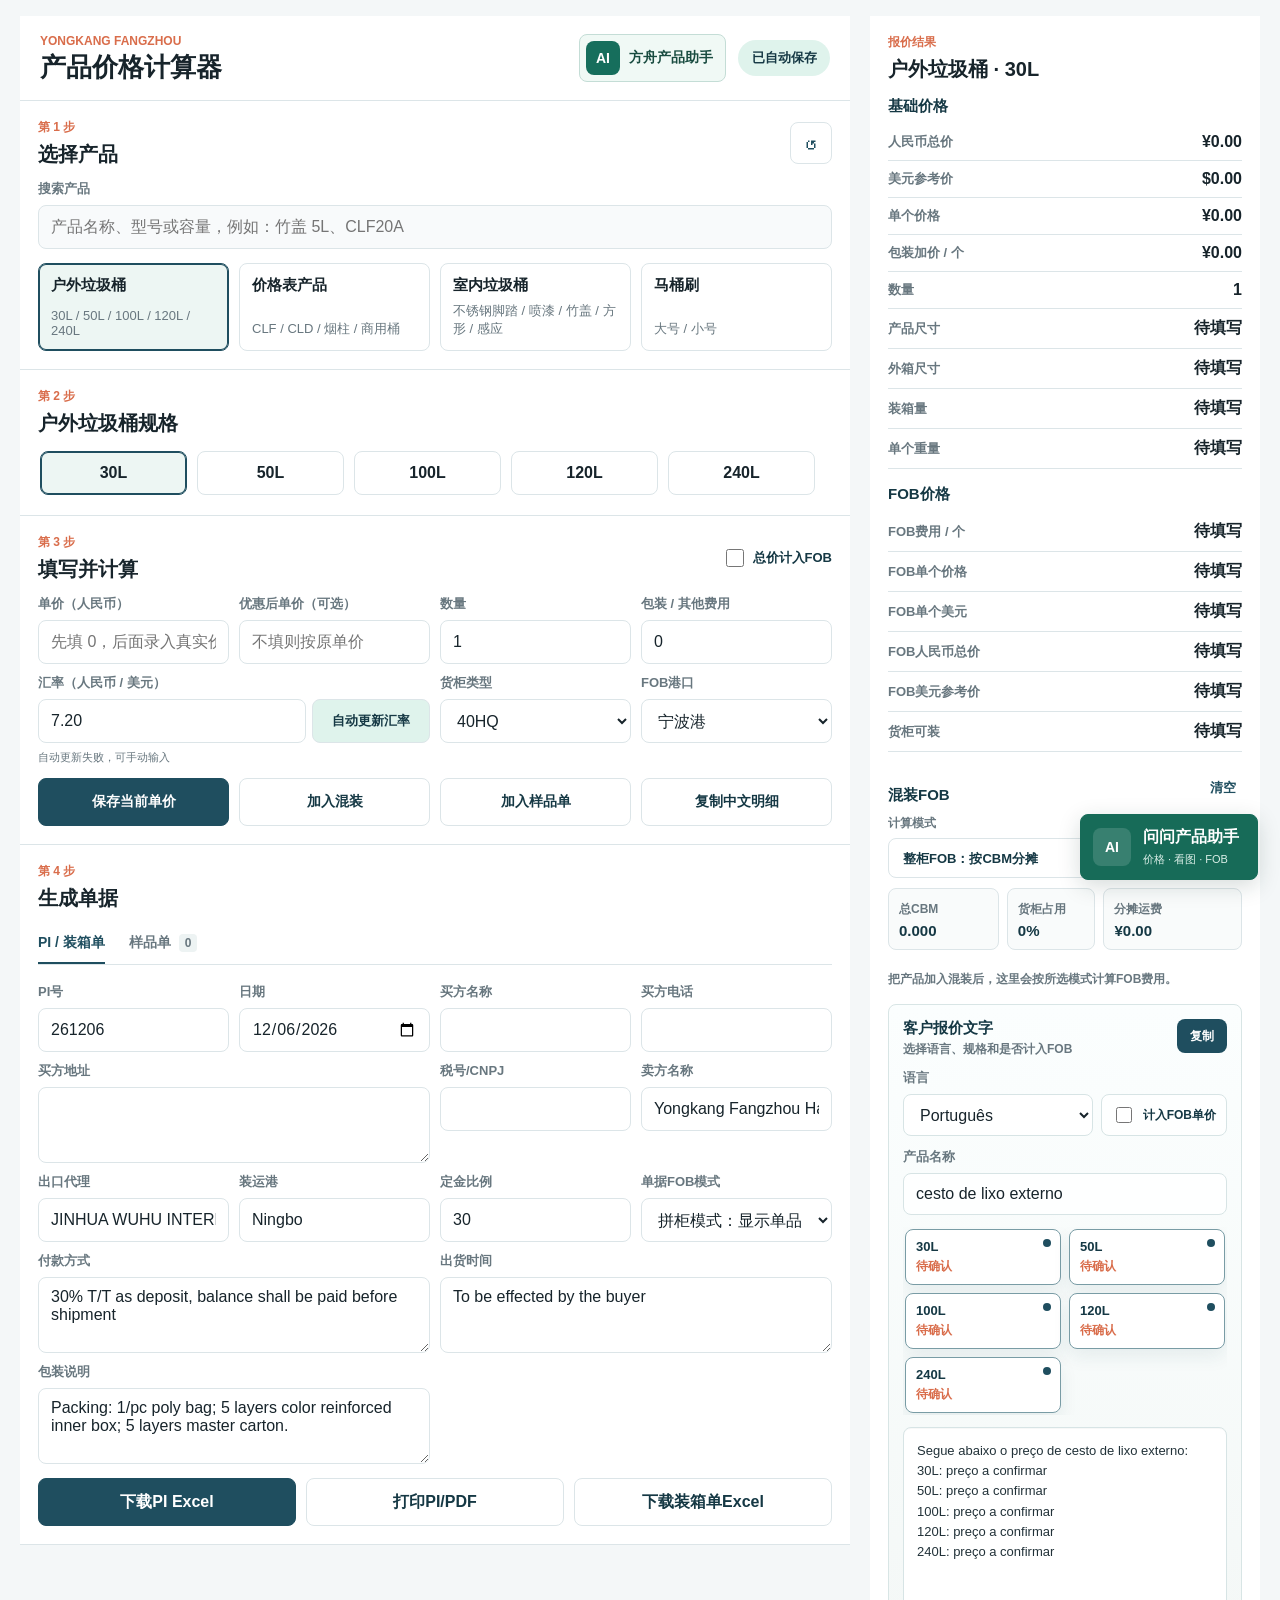
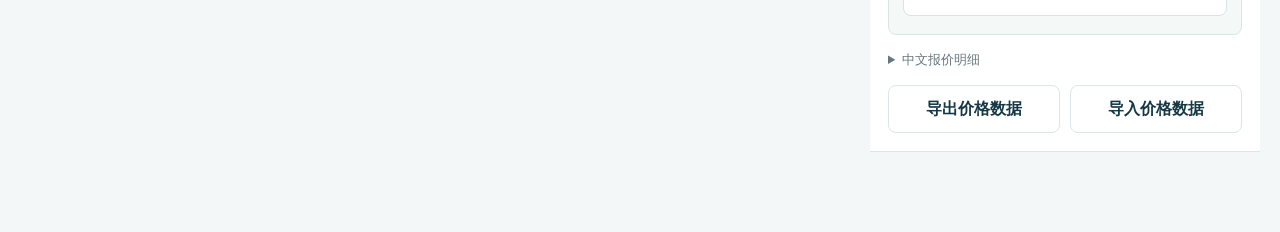
==== commit 38f3a3e3: "Add files via upload" ====
--- a/index.html
+++ b/index.html
@@ -6,7 +6,8 @@
     <meta name="theme-color" content="#1f4e5f">
     <title>方舟产品价格计算器</title>
     <link rel="manifest" href="manifest.webmanifest">
-    <link rel="stylesheet" href="styles.css?v=20260912-1">
+    <link rel="stylesheet" href="styles.css?v=20260921-1">
+    <link rel="stylesheet" href="chatbot.css?v=20260921-3">
   </head>
   <body>
     <main class="app-shell">
@@ -16,7 +17,7 @@
             <p class="eyebrow">Yongkang Fangzhou</p>
             <h1>产品价格计算器</h1>
           </div>
-          <div class="status-pill" id="saveStatus">已自动保存</div>
+          <div class="topbar-tools"><button id="openProductChatTop" class="chat-top-entry" type="button"><span class="chat-ai-mark">AI</span>方舟产品助手</button><div class="status-pill" id="saveStatus">已自动保存</div></div>
         </header>
 
         <section class="panel product-panel" aria-label="选择产品">
@@ -366,7 +367,76 @@
       </aside>
     </main>
 
-    <script src="app.js?v=20260912-1"></script>
-    <script src="workspace.js?v=20260912-1"></script>
+    <button id="openProductChat" class="chat-launcher" type="button" aria-haspopup="dialog" aria-controls="productChat"><span class="chat-ai-mark">AI</span><span>问问产品助手<small>价格 · 看图 · FOB</small></span></button>
+    <dialog id="productChat" class="product-chat" aria-labelledby="chatTitle">
+      <aside class="chat-sidebar">
+        <div class="chat-brand"><span class="chat-ai-mark">AI</span><strong>方舟助手</strong></div>
+        <button id="sidebarNewChat" class="secondary-button" type="button"><img class="chat-icon" src="chat-icons/square-pen.svg" alt="">开启新对话</button>
+        <p class="chat-sidebar-label">本次打开的对话</p>
+        <nav id="chatThreads" aria-label="聊天记录"></nav>
+        <button id="sidebarAccount" class="chat-account-entry" type="button"><span id="chatAccountLabel">账号与连接</span><small id="chatAccountState">未登录</small></button>
+      </aside>
+      <section class="chat-main">
+      <header class="chat-header">
+        <div><h2 id="chatTitle">方舟产品助手</h2><span>DeepSeek · 产品报价</span></div>
+        <div class="chat-header-actions">
+          <button id="newChat" class="text-button chat-icon-button" type="button" title="新对话" aria-label="新对话"><img class="chat-icon" src="chat-icons/square-pen.svg" alt=""></button>
+          <button id="toggleChatSettings" class="text-button" type="button" aria-expanded="false" aria-controls="chatSettings">账号 / 设置</button>
+          <button id="closeProductChat" class="chat-close" type="button" aria-label="关闭聊天" title="关闭"><img class="chat-icon" src="chat-icons/x.svg" alt=""></button>
+        </div>
+      </header>
+      <label class="chat-mobile-threads" id="chatMobileThreadRow" hidden><span class="visually-hidden">选择对话</span><select id="chatMobileThreads" aria-label="选择对话"></select></label>
+      <section id="chatAccountPanel" class="chat-account-panel" hidden>
+        <div class="chat-access-tabs" role="group" aria-label="连接方式"><button id="sharedAccessTab" type="button" aria-pressed="true">授权账号</button><button id="personalAccessTab" type="button" aria-pressed="false">个人密钥</button></div>
+        <div id="sharedAccountView">
+          <p id="chatServerState" class="chat-account-note"></p>
+          <form id="chatLoginForm" class="chat-account-form">
+            <label class="field"><span>账号</span><input id="chatUsername" autocomplete="username" autocapitalize="none" required pattern="[a-zA-Z0-9_-]{3,32}"></label>
+            <label class="field"><span>密码</span><input id="chatPassword" type="password" autocomplete="current-password" required maxlength="128"></label>
+            <button class="primary-button" type="submit">登录</button>
+          </form>
+          <div id="chatSignedIn" hidden><p id="chatUserSummary"></p><button id="chatLogout" class="secondary-button" type="button">退出登录</button>
+            <details><summary>修改我的密码</summary><form id="chatPasswordForm" class="chat-account-form"><label class="field"><span>原密码</span><input name="currentPassword" type="password" autocomplete="current-password" required></label><label class="field"><span>新密码（至少12位）</span><input name="password" type="password" minlength="12" maxlength="128" autocomplete="new-password" required></label><button class="primary-button" type="submit">更新密码</button></form></details>
+          </div>
+          <section id="chatAdminPanel" hidden><h3>授权用户</h3><form id="chatCreateUser" class="chat-account-form"><label class="field"><span>新账号</span><input name="username" required pattern="[a-zA-Z0-9_-]{3,32}" autocomplete="off"></label><label class="field"><span>初始密码（至少12位）</span><input name="password" type="password" minlength="12" maxlength="128" required autocomplete="new-password"></label><label class="field"><span>每日调用上限</span><input name="dailyLimit" type="number" value="200" min="1" max="2000" required></label><button class="primary-button" type="submit">创建账号</button></form><p class="chat-account-note">一次提问可能调用 AI 多次。额度为调用次数，不是提问次数。</p><div id="chatUserList"></div></section>
+          <details id="chatSetupDetails"><summary>首次配置管理员</summary><form id="chatSetupForm" class="chat-account-form"><label class="field"><span>初始化口令</span><input name="setupToken" type="password" required autocomplete="off"></label><label class="field"><span>管理员账号</span><input name="username" required pattern="[a-zA-Z0-9_-]{3,32}" autocomplete="username"></label><label class="field"><span>管理员密码（至少12位）</span><input name="password" type="password" minlength="12" maxlength="128" required autocomplete="new-password"></label><button type="submit" class="primary-button">创建管理员</button></form></details>
+        </div>
+        <p id="chatAccountStatus" role="status"></p>
+      </section>
+      <form id="chatSettings" class="chat-settings" hidden>
+        <label class="field"><span>DeepSeek API Key</span><input id="chatApiKey" type="password" autocomplete="off" autocapitalize="none" spellcheck="false" placeholder="输入你的 API Key"></label>
+        <label class="field"><span>模型</span><select id="chatModel"><option value="deepseek-flash">DeepSeek Flash</option><option value="deepseek-v4-pro">DeepSeek V4 Pro</option></select></label>
+        <p>密钥仅保留在当前页面，刷新后需重新输入。提问、主动上传的图片和相关产品数据会发送给 DeepSeek，按你的 API 账户计费。含图片的对话使用 Flash。</p>
+        <div class="chat-settings-actions"><button class="primary-button" type="submit">应用设置</button><button id="forgetChatKey" class="secondary-button" type="button">清除密钥</button><a href="https://platform.deepseek.com/api_keys" target="_blank" rel="noopener noreferrer">获取 API Key</a></div>
+      </form>
+      <div id="chatWelcome" class="chat-welcome"><span class="chat-ai-mark">AI</span><h3>今天想了解哪款产品？</h3></div>
+      <div id="chatMessages" class="chat-messages" role="log" aria-live="polite" aria-relevant="additions text"></div>
+      <div id="chatSuggestions" class="chat-suggestions">
+        <button type="button">当前产品单价和每个CBM是多少？</button>
+        <button type="button">5L不锈钢脚踏垃圾桶有哪些价格？</button>
+        <button type="button">对比当前混装单的拼柜和整柜FOB</button>
+      </div>
+      <p id="chatStatus" class="chat-status" role="status">尚未设置 API Key</p>
+      <form id="chatForm" class="chat-compose">
+        <label class="visually-hidden" for="chatInput">你的问题</label>
+        <div id="chatAttachment" class="chat-attachment" hidden>
+          <img id="chatAttachmentPreview" alt="待发送的产品图片">
+          <span id="chatAttachmentName"></span>
+          <button id="removeChatImage" class="chat-close" type="button" title="移除图片" aria-label="移除图片"><img class="chat-icon" src="chat-icons/x.svg" alt=""></button>
+        </div>
+        <textarea id="chatInput" rows="2" maxlength="3000" placeholder="问价格、CBM，或上传产品图片…"></textarea>
+        <div class="chat-compose-actions">
+          <button id="chooseChatImage" class="secondary-button chat-upload" type="button" title="上传图片" aria-label="上传图片"><img class="chat-icon" src="chat-icons/paperclip.svg" alt=""><span>图片</span></button>
+          <input id="chatImageFile" type="file" accept="image/jpeg,image/png,image/webp,image/gif,image/heic,image/heif" hidden>
+          <button id="chatStop" class="secondary-button chat-icon-button" type="button" title="停止回答" aria-label="停止回答" hidden><img class="chat-icon" src="chat-icons/square.svg" alt=""></button><button id="chatSend" class="primary-button chat-icon-button" type="submit" title="发送" aria-label="发送"><img class="chat-icon" src="chat-icons/arrow-up.svg" alt=""></button>
+        </div>
+      </form>
+      </section>
+    </dialog>
+    <script src="app.js?v=20260921-1"></script>
+    <script src="workspace.js?v=20260921-1"></script>
+    <script src="chat-config.js?v=20260921-3"></script>
+    <script src="chat-account.js?v=20260921-3"></script>
+    <script src="chatbot.js?v=20260921-3"></script>
   </body>
 </html>
--- a/chatbot.css
+++ b/chatbot.css
@@ -0,0 +1,185 @@
+.app-shell { padding-bottom: 80px; }
+.chat-launcher {
+  position: fixed;
+  right: 22px;
+  bottom: 20px;
+  z-index: 20;
+  min-height: 46px;
+  padding: 12px 20px;
+  border: 1px solid #195843;
+  border-radius: 8px;
+  background: #21634e;
+  color: white;
+  font: inherit;
+  font-weight: 700;
+  box-shadow: 0 4px 16px #1d302329;
+}
+.product-chat {
+  position: fixed;
+  inset: 16px 16px 16px auto;
+  margin: 0;
+  width: min(470px, calc(100vw - 32px));
+  height: calc(100dvh - 32px);
+  max-width: none;
+  max-height: none;
+  padding: 0;
+  border: 1px solid var(--line);
+  border-radius: 8px;
+  background: #fff;
+  color: var(--ink);
+  box-shadow: 0 12px 48px #17242b26;
+  overflow: hidden;
+}
+.product-chat[open] { display: flex; flex-direction: column; }
+.product-chat::backdrop { background: #17242b45; }
+.chat-header { display: flex; justify-content: space-between; align-items: center; gap: 10px; padding: 16px; border-bottom: 1px solid var(--line); flex-shrink: 0; }
+.chat-header h2 { font-size: 18px; margin: 0 0 3px; }
+.chat-header span { font-size: 12px; color: var(--muted); }
+.chat-header-actions { display: flex; gap: 8px; align-items: center; }
+.chat-header-actions .text-button { min-height: 36px; padding: 6px; }
+.chat-close { border: 0; border-radius: 4px; background: #f0f4f4; color: var(--ink); font-size: 24px; width: 34px; height: 34px; flex-shrink: 0; }
+.chat-settings { flex-shrink: 0; padding: 16px; display: grid; gap: 12px; background: #f7faf9; border-bottom: 1px solid var(--line); max-height: min(50%, calc(100dvh - 290px)); overflow-y: auto; }
+.product-chat:has(#chatSettings:not([hidden])) .chat-suggestions { display: none; }
+.chat-settings p { color: var(--muted); font-size: 12px; line-height: 1.6; margin: 0; }
+.chat-settings-actions { display: flex; gap: 8px; align-items: center; flex-wrap: wrap; }
+.chat-settings-actions button { font-size: 13px; padding: 8px 12px; min-height: 40px; }
+.chat-settings-actions a { color: var(--brand); font-size: 12px; }
+.chat-messages { flex: 1; min-height: 0; overflow-y: auto; overscroll-behavior: contain; padding: 16px; }
+.chat-message { margin-bottom: 20px; min-width: 0; }
+.chat-message-label { display: block; font-size: 12px; color: var(--muted); margin-bottom: 7px; }
+.chat-message-content { white-space: pre-wrap; overflow-wrap: anywhere; line-height: 1.75; font-size: 14px; }
+.chat-message-user { padding: 12px 14px; border-radius: 8px; background: #edf5f1; }
+.chat-message-error .chat-message-content { color: #9a4435; }
+.chat-message .text-button { margin-top: 8px; padding: 4px 0; }
+.chat-evidence { border-top: 1px solid var(--line); margin-top: 12px; padding-top: 8px; font-size: 12px; color: var(--muted); }
+.chat-evidence summary { cursor: pointer; }
+.chat-evidence p { white-space: pre-wrap; line-height: 1.6; overflow-wrap: anywhere; }
+.chat-suggestions { padding: 0 16px 10px; display: grid; gap: 6px; flex-shrink: 0; }
+.chat-suggestions button { text-align: left; border: 1px solid var(--line); border-radius: 6px; padding: 9px 10px; background: white; color: var(--brand); font-size: 13px; }
+.chat-status { padding: 0 16px; margin: 6px 0 10px; color: var(--muted); font-size: 12px; line-height: 1.4; flex-shrink: 0; }
+.chat-compose { border-top: 1px solid var(--line); padding: 12px 16px; display: grid; gap: 8px; flex-shrink: 0; }
+.chat-compose textarea { resize: none; width: 100%; height: 70px; min-width: 0; padding: 10px; font: inherit; font-size: 16px; border: 1px solid var(--line); border-radius: 6px; color: var(--ink); }
+.chat-compose-actions { display: flex; gap: 8px; justify-content: flex-end; }
+.chat-compose-actions button { min-height: 38px; padding: 8px 20px; font-size: 14px; }
+.chat-compose-actions .chat-upload { margin-right: auto; padding: 8px 12px; }
+.chat-attachment { display: flex; align-items: center; gap: 10px; padding: 8px; border: 1px solid var(--line); border-radius: 6px; background: #f7faf9; }
+.chat-attachment img { width: 56px; height: 56px; object-fit: contain; flex-shrink: 0; background: white; }
+.chat-attachment span { min-width: 0; flex: 1; overflow-wrap: anywhere; font-size: 12px; color: var(--muted); max-height: 42px; overflow-y: auto; }
+.chat-message-image { display: block; max-width: 100%; width: auto; height: auto; max-height: 230px; object-fit: contain; border-radius: 4px; margin: 10px 0 0; }
+.product-chat:has(#chatAttachment:not([hidden])) .chat-suggestions { display: none; }
+.product-chat:has(#chatAttachment:not([hidden])) .chat-settings { max-height: min(40%, calc(100dvh - 390px)); }
+.visually-hidden { position: absolute; width: 1px; height: 1px; overflow: hidden; clip-path: inset(50%); white-space: nowrap; }
+@media (max-width: 700px) {
+  .chat-launcher { right: 12px; bottom: calc(12px + env(safe-area-inset-bottom)); min-height: 44px; padding: 10px 16px; }
+  .product-chat { inset: 0; width: 100%; height: 100dvh; border: 0; border-radius: 0; padding-top: env(safe-area-inset-top); }
+  .chat-compose { padding-bottom: max(12px, env(safe-area-inset-bottom)); }
+  .chat-header { padding: 12px; }
+  .app-shell { padding-bottom: calc(76px + env(safe-area-inset-bottom)); }
+}
+
+/* Full conversation workspace; calculator styles remain unchanged. */
+.chat-icon { width: 19px; height: 19px; flex-shrink: 0; }
+.chat-close, .chat-sidebar > .secondary-button, .chat-compose-actions button { display: inline-flex; align-items: center; justify-content: center; gap: 8px; }
+.product-chat .chat-icon-button { display: inline-grid; place-items: center; width: 40px; height: 40px; padding: 0; }
+#chatSend .chat-icon { filter: brightness(0) invert(1); }
+.topbar-tools { display: flex; align-items: center; gap: 12px; flex-wrap: wrap; justify-content: flex-end; }
+.chat-ai-mark { display: inline-grid; place-items: center; width: 34px; height: 34px; flex-shrink: 0; border-radius: 8px; background: #166e5c; color: #fff; font-size: 14px; font-weight: 750; }
+.chat-top-entry { display: inline-flex; align-items: center; gap: 9px; padding: 6px 12px 6px 6px; border: 1px solid #c4ddd6; border-radius: 8px; background: #f0f9f5; color: #194c40; font: inherit; font-size: 14px; font-weight: 650; }
+.chat-launcher { display: flex; align-items: center; gap: 12px; padding: 12px 18px 12px 12px; background: #176b58; border-color: #176b58; min-height: 64px; text-align: left; box-shadow: 0 6px 22px #142f282b; }
+.chat-launcher .chat-ai-mark { background: #ffffff24; width: 38px; height: 38px; }
+.chat-launcher small { display: block; font-weight: 400; font-size: 11px; color: #daeee7; margin-top: 4px; }
+.product-chat { inset: 24px; margin: auto; width: min(1240px, calc(100vw - 48px)); height: calc(100dvh - 48px); border: 1px solid #dce4e0; background: #fff; color: #26332e; }
+.product-chat[open] { display: grid; grid-template-columns: 228px minmax(0,1fr); }
+.chat-sidebar { display: flex; flex-direction: column; min-height: 0; padding: 24px 14px 14px; border-right: 1px solid #e2e9e5; background: #f5f7f6; gap: 18px; }
+.chat-brand { display: flex; align-items: center; gap: 10px; padding: 0 6px; font-size: 17px; }
+.chat-sidebar > .secondary-button { width: 100%; background: #fff; border-color: #d5dfd9; color: #32463b; }
+.chat-sidebar-label { margin: 10px 8px -6px; font-size: 11px; color: #758479; }
+#chatThreads { display: flex; flex-direction: column; gap: 4px; flex: 1; min-height: 0; overflow: auto; }
+#chatThreads button { text-align: left; flex-shrink: 0; padding: 12px 10px; background: transparent; border: 0; border-radius: 6px; overflow: hidden; text-overflow: ellipsis; white-space: nowrap; font: inherit; font-size: 13px; color: #435149; }
+#chatThreads button[aria-current="true"] { background: #e5eeea; color: #16503e; }
+.chat-account-entry { text-align: left; padding: 14px 8px 4px; border: 0; border-top: 1px solid #dce4e0; background: none; font: inherit; font-size: 14px; color: #32483b; }
+.chat-account-entry small { display: block; margin-top: 5px; color: #738076; font-size: 11px; }
+.chat-main { min-width: 0; min-height: 0; display: flex; flex-direction: column; }
+.chat-mobile-threads { display: none; }
+.chat-header { padding: 18px 24px; border-bottom: 1px solid #edf0ee; }
+.chat-header h2 { font-size: 17px; font-weight: 650; }
+.chat-header span { font-size: 11px; color: #7c877f; }
+.chat-header-actions { gap: 14px; }
+.chat-header-actions .text-button { color: #56635b; font-size: 12px; }
+.chat-close { background: transparent; color: #778079; }
+.chat-welcome { text-align: center; margin: auto 24px 24px; padding-top: 28px; }
+.chat-welcome .chat-ai-mark { width: 48px; height: 48px; font-size: 18px; }
+.chat-welcome h3 { font-size: 25px; font-weight: 600; margin: 20px 0 0; line-height: 1.4; }
+.chat-main:has(.chat-welcome:not([hidden])) .chat-messages { flex: 0; padding: 0; }
+.chat-messages { padding: 26px max(24px, calc((100% - 730px) / 2)); }
+.chat-message { margin-bottom: 28px; }
+.chat-message-content { font-size: 15px; line-height: 1.85; }
+.chat-message-user { width: fit-content; max-width: 90%; margin-left: auto; padding: 12px 18px; background: #f0f3f1; }
+.chat-message-user .chat-message-label { display: none; }
+.chat-message-assistant .chat-message-label { color: #26745c; font-size: 12px; }
+.chat-suggestions { width: min(730px, calc(100% - 48px)); margin: 0 auto auto; padding: 0 0 26px; grid-template-columns: repeat(3,minmax(0,1fr)); gap: 10px; }
+.chat-suggestions button { min-height: 76px; padding: 14px; line-height: 1.65; border-color: #e0e6e2; color: #5d6861; background: #fff; font: inherit; font-size: 12px; }
+.chat-suggestions button:hover { border-color: #80b7a4; background: #f6faf8; }
+.chat-status { width: min(730px, calc(100% - 48px)); margin: 10px auto; padding: 0; color: #7a867e; font-size: 11px; overflow-wrap: anywhere; }
+.chat-compose { width: min(730px, calc(100% - 48px)); margin: 0 auto 24px; padding: 14px; border: 1px solid #d4dfd8; border-radius: 8px; box-shadow: 0 3px 12px #243b2e08; background: #fff; }
+.chat-compose:focus-within { border-color: #71a48c; }
+.chat-compose textarea { border: 0; padding: 4px; outline: none; height: 60px; background: transparent; box-shadow: none; color: #2c3931; }
+.chat-compose-actions button { font-size: 13px; border-radius: 6px; }
+.chat-compose-actions .chat-upload { border: 0; background: #f1f5f2; color: #4c6355; }
+.chat-compose-actions .primary-button { background: #176b58; border-color: #176b58; }
+.chat-account-panel { padding: 20px max(24px, calc((100% - 730px) / 2)); overflow-y: auto; min-height: 0; }
+.chat-access-tabs { display: flex; gap: 4px; border-bottom: 1px solid #e0e6e2; padding-bottom: 12px; margin-bottom: 18px; }
+.chat-access-tabs button { border: 0; background: transparent; padding: 10px 16px; border-radius: 6px; font: inherit; font-size: 14px; color: #5d6c62; }
+.chat-access-tabs button[aria-pressed="true"] { background: #e8f3ed; color: #17664c; font-weight: 650; }
+.chat-account-note, #chatUserSummary, #chatAccountStatus { font-size: 13px; line-height: 1.7; color: #617269; overflow-wrap: anywhere; }
+#chatAccountStatus { color: #186448; }
+.chat-account-form { display: grid; grid-template-columns: repeat(2,minmax(0,1fr)); align-items: end; gap: 14px; margin: 18px 0; }
+.chat-account-form button { min-height: 42px; justify-self: start; }
+.chat-account-form input { min-width: 0; font-size: 16px; }
+.chat-account-panel details { border-top: 1px solid #e1e8e3; padding-top: 16px; margin-top: 18px; }
+.chat-account-panel summary { font-size: 13px; color: #55705f; cursor: pointer; }
+.chat-account-panel h3 { font-size: 16px; margin: 24px 0 12px; }
+.chat-user-row { display: grid; grid-template-columns: minmax(0,1fr) auto; gap: 8px 16px; border-top: 1px solid #e0e6e2; padding: 16px 0; }
+.chat-user-row strong { font-size: 14px; overflow-wrap: anywhere; }
+.chat-user-row > span { font-size: 12px; color: #6d7b71; grid-column: 1; }
+.chat-user-row > button { grid-column: 2; grid-row: 1 / 3; }
+.chat-user-row details { grid-column: 1 / -1; margin: 0; padding: 8px 0 0; border: 0; }
+.chat-settings { width: min(730px, calc(100% - 48px)); margin: 0 auto; padding: 0 0 24px; border: 0; background: #fff; max-height: none; flex: 1; }
+.chat-show-account .chat-account-panel { flex: 1; }
+.chat-show-account:has(#chatSettings:not([hidden])) .chat-account-panel { flex: 0 0 auto; }
+.chat-show-account .chat-messages, .chat-show-account .chat-welcome, .chat-show-account .chat-suggestions, .chat-show-account .chat-compose { display: none; }
+.product-chat.chat-show-account .chat-settings { max-height: none; }
+.chat-show-account .chat-status { padding: 12px 0; border-top: 1px solid #e2e9e5; }
+@media (max-width: 800px) {
+  .product-chat { inset: var(--chat-viewport-top, 0px) 0 auto; width: 100%; height: var(--chat-viewport-height, 100dvh); border: 0; border-radius: 0; }
+  .product-chat[open] { grid-template-columns: minmax(0,1fr); }
+  .chat-sidebar { display: none; }
+  .chat-mobile-threads { display: block; padding: 6px 16px; border-bottom: 1px solid #edf0ee; }
+  .chat-mobile-threads select { width: 100%; height: 32px; border: 0; font: inherit; font-size: 13px; color: #55705f; background: #f7f9f8; border-radius: 4px; padding: 0 8px; }
+  .chat-show-account .chat-mobile-threads { display: none; }
+  .chat-header { padding: 14px 16px; }
+  .chat-header-actions { gap: 8px; }
+  .chat-header h2 { font-size: 15px; }
+  .chat-header-actions .text-button { font-size: 11px; padding: 4px; }
+  .chat-welcome h3 { font-size: 21px; }
+  .chat-welcome { margin-bottom: 24px; }
+  .chat-messages { padding: 22px 18px; }
+  .chat-suggestions { grid-template-columns: 1fr; width: calc(100% - 36px); gap: 8px; padding-bottom: 16px; }
+  .chat-suggestions button { min-height: 44px; padding: 10px 14px; font-size: 12px; }
+  .chat-compose { width: calc(100% - 24px); margin-bottom: max(12px, env(safe-area-inset-bottom)); padding: 10px; }
+  .chat-status { width: calc(100% - 32px); margin: 8px auto; }
+  .chat-settings { width: calc(100% - 32px); }
+  .chat-account-panel { padding: 16px; }
+  .chat-account-form { grid-template-columns: minmax(0,1fr); }
+  .chat-launcher { right: 14px; bottom: calc(14px + env(safe-area-inset-bottom)); min-height: 54px; padding: 9px 13px 9px 9px; }
+  .chat-top-entry { font-size: 12px; padding-right: 8px; }
+  .topbar-tools { gap: 8px; }
+  .topbar-tools .status-pill { font-size: 10px; }
+}
+@media (max-height: 640px) {
+  .chat-welcome { padding-top: 12px; margin-bottom: 12px; }
+  .chat-welcome .chat-ai-mark { display: none; }
+  .chat-welcome h3 { margin-top: 0; font-size: 19px; }
+  .chat-suggestions { grid-template-columns: 1fr; gap: 5px; }
+  .chat-suggestions button { padding: 8px; min-height: 36px; }
+}
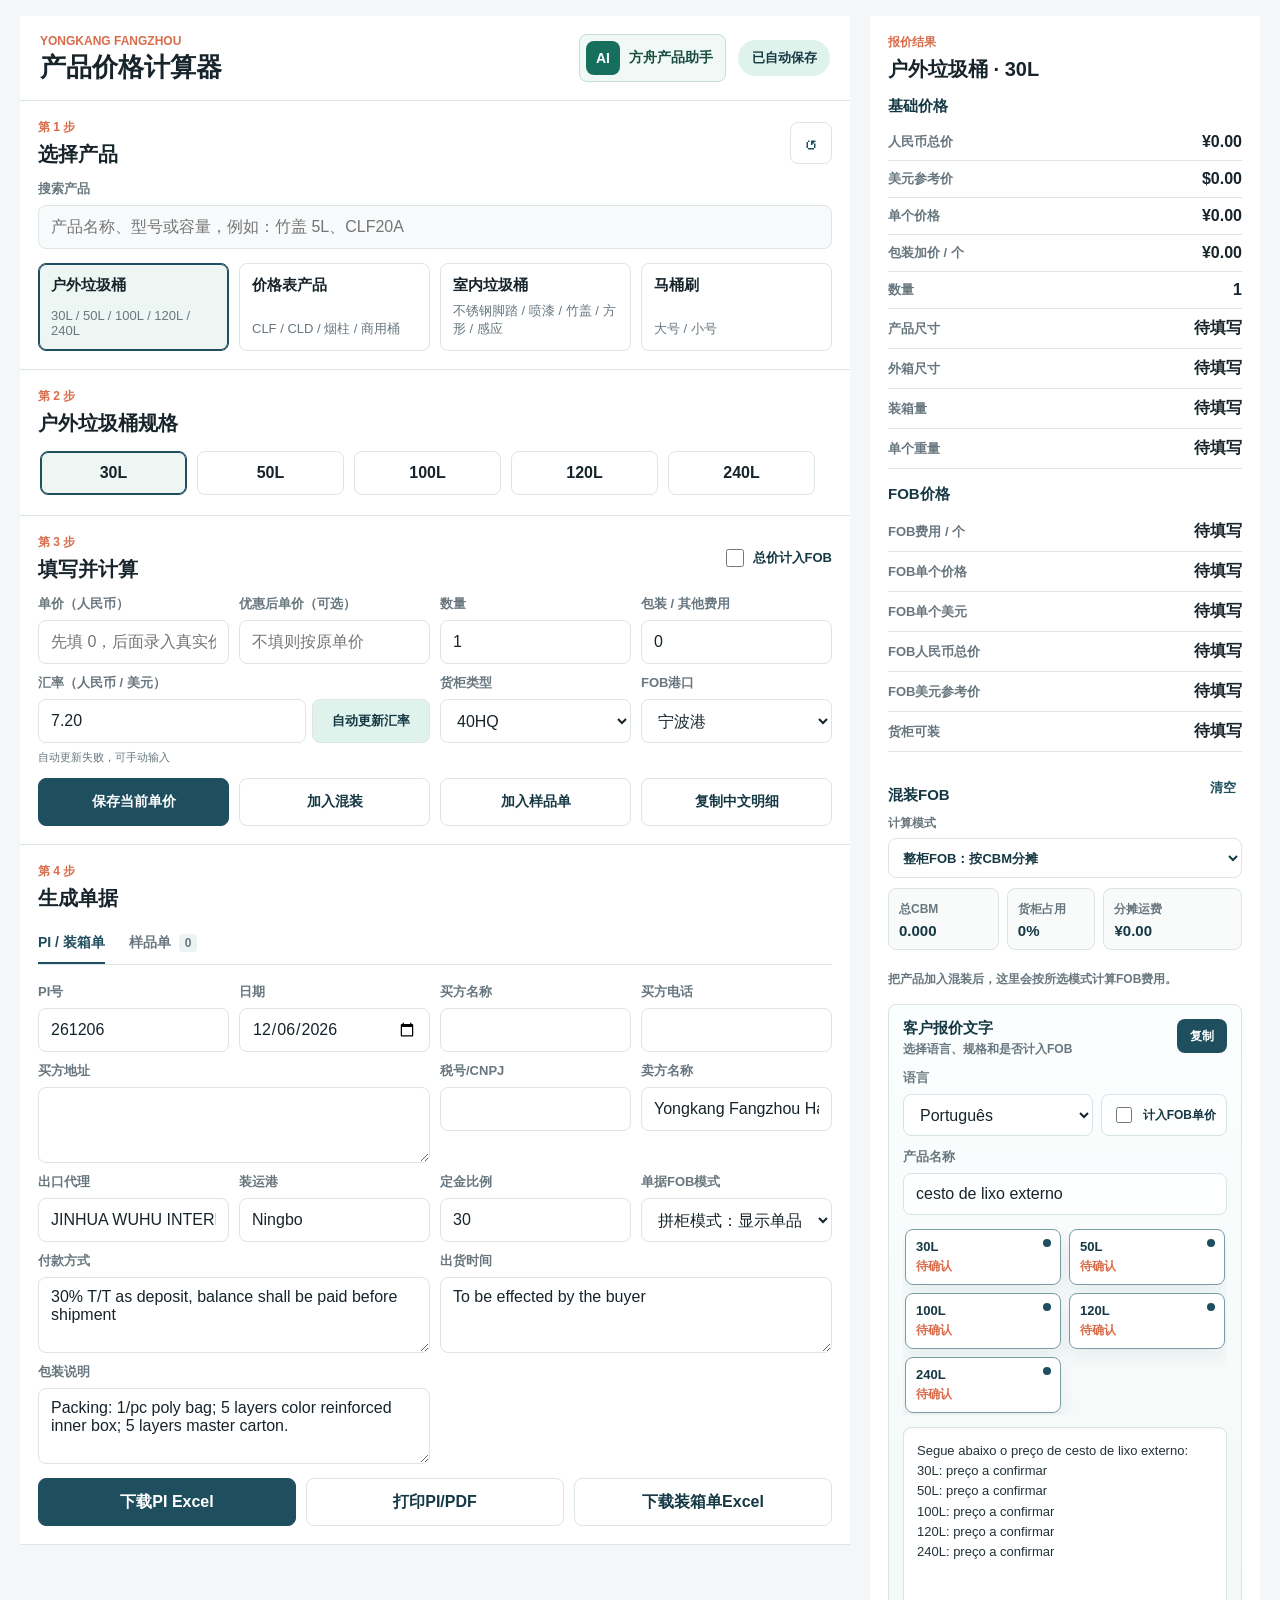
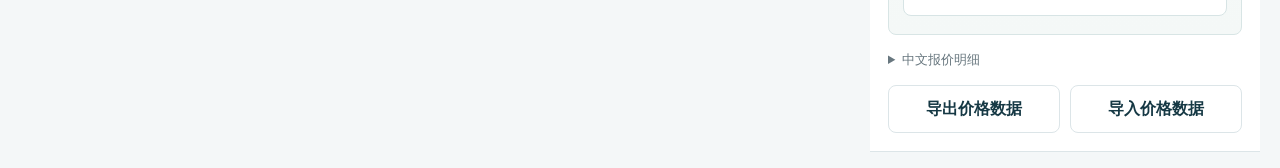
==== commit 084d42e6: "Add files via upload" ====
--- a/index.html
+++ b/index.html
@@ -7,7 +7,7 @@
     <title>方舟产品价格计算器</title>
     <link rel="manifest" href="manifest.webmanifest">
     <link rel="stylesheet" href="styles.css?v=20260921-1">
-    <link rel="stylesheet" href="chatbot.css?v=20260921-3">
+    <link rel="stylesheet" href="chatbot.css?v=20260921-7">
   </head>
   <body>
     <main class="app-shell">
@@ -17,7 +17,7 @@
             <p class="eyebrow">Yongkang Fangzhou</p>
             <h1>产品价格计算器</h1>
           </div>
-          <div class="topbar-tools"><button id="openProductChatTop" class="chat-top-entry" type="button"><span class="chat-ai-mark">AI</span>方舟产品助手</button><div class="status-pill" id="saveStatus">已自动保存</div></div>
+          <div class="topbar-tools"><a id="openProductChatTop" class="chat-top-entry" href="#assistant"><span class="chat-ai-mark">AI</span>方舟产品助手</a><div class="status-pill" id="saveStatus">已自动保存</div></div>
         </header>
 
         <section class="panel product-panel" aria-label="选择产品">
@@ -367,10 +367,10 @@
       </aside>
     </main>
 
-    <button id="openProductChat" class="chat-launcher" type="button" aria-haspopup="dialog" aria-controls="productChat"><span class="chat-ai-mark">AI</span><span>问问产品助手<small>价格 · 看图 · FOB</small></span></button>
-    <dialog id="productChat" class="product-chat" aria-labelledby="chatTitle">
+    <main id="productChat" class="product-chat" aria-labelledby="chatTitle" hidden>
       <aside class="chat-sidebar">
         <div class="chat-brand"><span class="chat-ai-mark">AI</span><strong>方舟助手</strong></div>
+        <a href="#calculator" class="chat-back-link"><img class="chat-icon" src="chat-icons/arrow-left.svg" alt="">返回价格计算器</a>
         <button id="sidebarNewChat" class="secondary-button" type="button"><img class="chat-icon" src="chat-icons/square-pen.svg" alt="">开启新对话</button>
         <p class="chat-sidebar-label">本次打开的对话</p>
         <nav id="chatThreads" aria-label="聊天记录"></nav>
@@ -378,11 +378,11 @@
       </aside>
       <section class="chat-main">
       <header class="chat-header">
-        <div><h2 id="chatTitle">方舟产品助手</h2><span>DeepSeek · 产品报价</span></div>
+        <div><h2 id="chatTitle">方舟产品助手</h2><span id="chatHeaderIdentity">DeepSeek · 产品报价</span></div>
         <div class="chat-header-actions">
           <button id="newChat" class="text-button chat-icon-button" type="button" title="新对话" aria-label="新对话"><img class="chat-icon" src="chat-icons/square-pen.svg" alt=""></button>
           <button id="toggleChatSettings" class="text-button" type="button" aria-expanded="false" aria-controls="chatSettings">账号 / 设置</button>
-          <button id="closeProductChat" class="chat-close" type="button" aria-label="关闭聊天" title="关闭"><img class="chat-icon" src="chat-icons/x.svg" alt=""></button>
+          <a id="closeProductChat" class="chat-close" href="#calculator" aria-label="返回价格计算器" title="返回价格计算器"><img class="chat-icon" src="chat-icons/arrow-left.svg" alt=""></a>
         </div>
       </header>
       <label class="chat-mobile-threads" id="chatMobileThreadRow" hidden><span class="visually-hidden">选择对话</span><select id="chatMobileThreads" aria-label="选择对话"></select></label>
@@ -390,6 +390,7 @@
         <div class="chat-access-tabs" role="group" aria-label="连接方式"><button id="sharedAccessTab" type="button" aria-pressed="true">授权账号</button><button id="personalAccessTab" type="button" aria-pressed="false">个人密钥</button></div>
         <div id="sharedAccountView">
           <p id="chatServerState" class="chat-account-note"></p>
+          <button id="chatCheckConnection" class="secondary-button" type="button">检测连接</button>
           <form id="chatLoginForm" class="chat-account-form">
             <label class="field"><span>账号</span><input id="chatUsername" autocomplete="username" autocapitalize="none" required pattern="[a-zA-Z0-9_-]{3,32}"></label>
             <label class="field"><span>密码</span><input id="chatPassword" type="password" autocomplete="current-password" required maxlength="128"></label>
@@ -432,11 +433,11 @@
         </div>
       </form>
       </section>
-    </dialog>
+    </main>
     <script src="app.js?v=20260921-1"></script>
     <script src="workspace.js?v=20260921-1"></script>
-    <script src="chat-config.js?v=20260921-3"></script>
-    <script src="chat-account.js?v=20260921-3"></script>
-    <script src="chatbot.js?v=20260921-3"></script>
+    <script src="chat-config.js?v=20260921-4"></script>
+    <script src="chat-account.js?v=20260921-7"></script>
+    <script src="chatbot.js?v=20260921-7"></script>
   </body>
 </html>
--- a/chatbot.css
+++ b/chatbot.css
@@ -1,37 +1,3 @@
-.app-shell { padding-bottom: 80px; }
-.chat-launcher {
-  position: fixed;
-  right: 22px;
-  bottom: 20px;
-  z-index: 20;
-  min-height: 46px;
-  padding: 12px 20px;
-  border: 1px solid #195843;
-  border-radius: 8px;
-  background: #21634e;
-  color: white;
-  font: inherit;
-  font-weight: 700;
-  box-shadow: 0 4px 16px #1d302329;
-}
-.product-chat {
-  position: fixed;
-  inset: 16px 16px 16px auto;
-  margin: 0;
-  width: min(470px, calc(100vw - 32px));
-  height: calc(100dvh - 32px);
-  max-width: none;
-  max-height: none;
-  padding: 0;
-  border: 1px solid var(--line);
-  border-radius: 8px;
-  background: #fff;
-  color: var(--ink);
-  box-shadow: 0 12px 48px #17242b26;
-  overflow: hidden;
-}
-.product-chat[open] { display: flex; flex-direction: column; }
-.product-chat::backdrop { background: #17242b45; }
 .chat-header { display: flex; justify-content: space-between; align-items: center; gap: 10px; padding: 16px; border-bottom: 1px solid var(--line); flex-shrink: 0; }
 .chat-header h2 { font-size: 18px; margin: 0 0 3px; }
 .chat-header span { font-size: 12px; color: var(--muted); }
@@ -70,11 +36,8 @@
 .product-chat:has(#chatAttachment:not([hidden])) .chat-settings { max-height: min(40%, calc(100dvh - 390px)); }
 .visually-hidden { position: absolute; width: 1px; height: 1px; overflow: hidden; clip-path: inset(50%); white-space: nowrap; }
 @media (max-width: 700px) {
-  .chat-launcher { right: 12px; bottom: calc(12px + env(safe-area-inset-bottom)); min-height: 44px; padding: 10px 16px; }
-  .product-chat { inset: 0; width: 100%; height: 100dvh; border: 0; border-radius: 0; padding-top: env(safe-area-inset-top); }
   .chat-compose { padding-bottom: max(12px, env(safe-area-inset-bottom)); }
   .chat-header { padding: 12px; }
-  .app-shell { padding-bottom: calc(76px + env(safe-area-inset-bottom)); }
 }
 
 /* Full conversation workspace; calculator styles remain unchanged. */
@@ -84,12 +47,11 @@
 #chatSend .chat-icon { filter: brightness(0) invert(1); }
 .topbar-tools { display: flex; align-items: center; gap: 12px; flex-wrap: wrap; justify-content: flex-end; }
 .chat-ai-mark { display: inline-grid; place-items: center; width: 34px; height: 34px; flex-shrink: 0; border-radius: 8px; background: #166e5c; color: #fff; font-size: 14px; font-weight: 750; }
-.chat-top-entry { display: inline-flex; align-items: center; gap: 9px; padding: 6px 12px 6px 6px; border: 1px solid #c4ddd6; border-radius: 8px; background: #f0f9f5; color: #194c40; font: inherit; font-size: 14px; font-weight: 650; }
-.chat-launcher { display: flex; align-items: center; gap: 12px; padding: 12px 18px 12px 12px; background: #176b58; border-color: #176b58; min-height: 64px; text-align: left; box-shadow: 0 6px 22px #142f282b; }
-.chat-launcher .chat-ai-mark { background: #ffffff24; width: 38px; height: 38px; }
-.chat-launcher small { display: block; font-weight: 400; font-size: 11px; color: #daeee7; margin-top: 4px; }
-.product-chat { inset: 24px; margin: auto; width: min(1240px, calc(100vw - 48px)); height: calc(100dvh - 48px); border: 1px solid #dce4e0; background: #fff; color: #26332e; }
-.product-chat[open] { display: grid; grid-template-columns: 228px minmax(0,1fr); }
+.chat-top-entry { display: inline-flex; align-items: center; gap: 9px; padding: 6px 12px 6px 6px; border: 1px solid #c4ddd6; border-radius: 8px; background: #f0f9f5; color: #194c40; font: inherit; font-size: 14px; font-weight: 650; text-decoration: none; }
+body.chat-page { overflow: hidden; min-height: 0; background: #fff; }
+.product-chat { position: relative; top: var(--chat-viewport-top, 0px); margin: 0; width: 100%; height: var(--chat-viewport-height, 100dvh); padding: env(safe-area-inset-top) env(safe-area-inset-right) 0 env(safe-area-inset-left); border: 0; background: #fff; color: #26332e; overflow: hidden; display: grid; grid-template-columns: 228px minmax(0,1fr); grid-template-rows: minmax(0,1fr); }
+.chat-back-link { display: flex; align-items: center; gap: 8px; padding: 6px; text-decoration: none; color: #56635b; font-size: 13px; }
+.chat-back-link:hover { color: #176b58; }
 .chat-sidebar { display: flex; flex-direction: column; min-height: 0; padding: 24px 14px 14px; border-right: 1px solid #e2e9e5; background: #f5f7f6; gap: 18px; }
 .chat-brand { display: flex; align-items: center; gap: 10px; padding: 0 6px; font-size: 17px; }
 .chat-sidebar > .secondary-button { width: 100%; background: #fff; border-color: #d5dfd9; color: #32463b; }
@@ -100,10 +62,14 @@
 .chat-account-entry { text-align: left; padding: 14px 8px 4px; border: 0; border-top: 1px solid #dce4e0; background: none; font: inherit; font-size: 14px; color: #32483b; }
 .chat-account-entry small { display: block; margin-top: 5px; color: #738076; font-size: 11px; }
 .chat-main { min-width: 0; min-height: 0; display: flex; flex-direction: column; }
+.chat-header > div:first-child { min-width: 0; }
+.chat-header-actions { flex-shrink: 0; }
 .chat-mobile-threads { display: none; }
 .chat-header { padding: 18px 24px; border-bottom: 1px solid #edf0ee; }
 .chat-header h2 { font-size: 17px; font-weight: 650; }
 .chat-header span { font-size: 11px; color: #7c877f; }
+.chat-header #chatHeaderIdentity { display: block; overflow: hidden; text-overflow: ellipsis; white-space: nowrap; }
+#toggleChatSettings { max-width: 160px; overflow: hidden; text-overflow: ellipsis; white-space: nowrap; }
 .chat-header-actions { gap: 14px; }
 .chat-header-actions .text-button { color: #56635b; font-size: 12px; }
 .chat-close { background: transparent; color: #778079; }
@@ -133,6 +99,7 @@
 .chat-access-tabs button[aria-pressed="true"] { background: #e8f3ed; color: #17664c; font-weight: 650; }
 .chat-account-note, #chatUserSummary, #chatAccountStatus { font-size: 13px; line-height: 1.7; color: #617269; overflow-wrap: anywhere; }
 #chatAccountStatus { color: #186448; }
+#chatAccountStatus:empty { display: none; }
 .chat-account-form { display: grid; grid-template-columns: repeat(2,minmax(0,1fr)); align-items: end; gap: 14px; margin: 18px 0; }
 .chat-account-form button { min-height: 42px; justify-self: start; }
 .chat-account-form input { min-width: 0; font-size: 16px; }
@@ -144,15 +111,14 @@
 .chat-user-row > span { font-size: 12px; color: #6d7b71; grid-column: 1; }
 .chat-user-row > button { grid-column: 2; grid-row: 1 / 3; }
 .chat-user-row details { grid-column: 1 / -1; margin: 0; padding: 8px 0 0; border: 0; }
-.chat-settings { width: min(730px, calc(100% - 48px)); margin: 0 auto; padding: 0 0 24px; border: 0; background: #fff; max-height: none; flex: 1; }
+.chat-settings { width: min(730px, calc(100% - 48px)); margin: 0 auto; padding: 0 0 24px; border: 0; background: #fff; max-height: none; min-height: 0; flex: 1; align-content: start; }
 .chat-show-account .chat-account-panel { flex: 1; }
 .chat-show-account:has(#chatSettings:not([hidden])) .chat-account-panel { flex: 0 0 auto; }
 .chat-show-account .chat-messages, .chat-show-account .chat-welcome, .chat-show-account .chat-suggestions, .chat-show-account .chat-compose { display: none; }
 .product-chat.chat-show-account .chat-settings { max-height: none; }
 .chat-show-account .chat-status { padding: 12px 0; border-top: 1px solid #e2e9e5; }
-@media (max-width: 800px) {
-  .product-chat { inset: var(--chat-viewport-top, 0px) 0 auto; width: 100%; height: var(--chat-viewport-height, 100dvh); border: 0; border-radius: 0; }
-  .product-chat[open] { grid-template-columns: minmax(0,1fr); }
+@media (max-width: 800px), (max-height: 500px) and (pointer: coarse) {
+  .product-chat { grid-template-columns: minmax(0,1fr); }
   .chat-sidebar { display: none; }
   .chat-mobile-threads { display: block; padding: 6px 16px; border-bottom: 1px solid #edf0ee; }
   .chat-mobile-threads select { width: 100%; height: 32px; border: 0; font: inherit; font-size: 13px; color: #55705f; background: #f7f9f8; border-radius: 4px; padding: 0 8px; }
@@ -161,6 +127,7 @@
   .chat-header-actions { gap: 8px; }
   .chat-header h2 { font-size: 15px; }
   .chat-header-actions .text-button { font-size: 11px; padding: 4px; }
+  #toggleChatSettings { max-width: 90px; }
   .chat-welcome h3 { font-size: 21px; }
   .chat-welcome { margin-bottom: 24px; }
   .chat-messages { padding: 22px 18px; }
@@ -171,11 +138,18 @@
   .chat-settings { width: calc(100% - 32px); }
   .chat-account-panel { padding: 16px; }
   .chat-account-form { grid-template-columns: minmax(0,1fr); }
-  .chat-launcher { right: 14px; bottom: calc(14px + env(safe-area-inset-bottom)); min-height: 54px; padding: 9px 13px 9px 9px; }
   .chat-top-entry { font-size: 12px; padding-right: 8px; }
   .topbar-tools { gap: 8px; }
   .topbar-tools .status-pill { font-size: 10px; }
 }
+.chat-compact .chat-welcome, .chat-compact .chat-suggestions, .chat-compact .chat-mobile-threads { display: none; }
+.chat-compact .chat-header { padding: 8px 12px; }
+.chat-compact .chat-compose { padding: 8px; margin-bottom: 8px; }
+.chat-compact .chat-compose textarea { height: 40px; }
+.chat-compact .chat-status { margin-top: 4px; margin-bottom: 4px; max-height: 44px; overflow-y: auto; }
+.chat-compact .chat-settings { padding-bottom: 12px; }
+.chat-compact .chat-account-panel { padding-top: 8px; padding-bottom: 8px; }
+.chat-compact .chat-messages { flex: 1 !important; min-height: 0; padding-top: 8px; padding-bottom: 8px; }
 @media (max-height: 640px) {
   .chat-welcome { padding-top: 12px; margin-bottom: 12px; }
   .chat-welcome .chat-ai-mark { display: none; }
